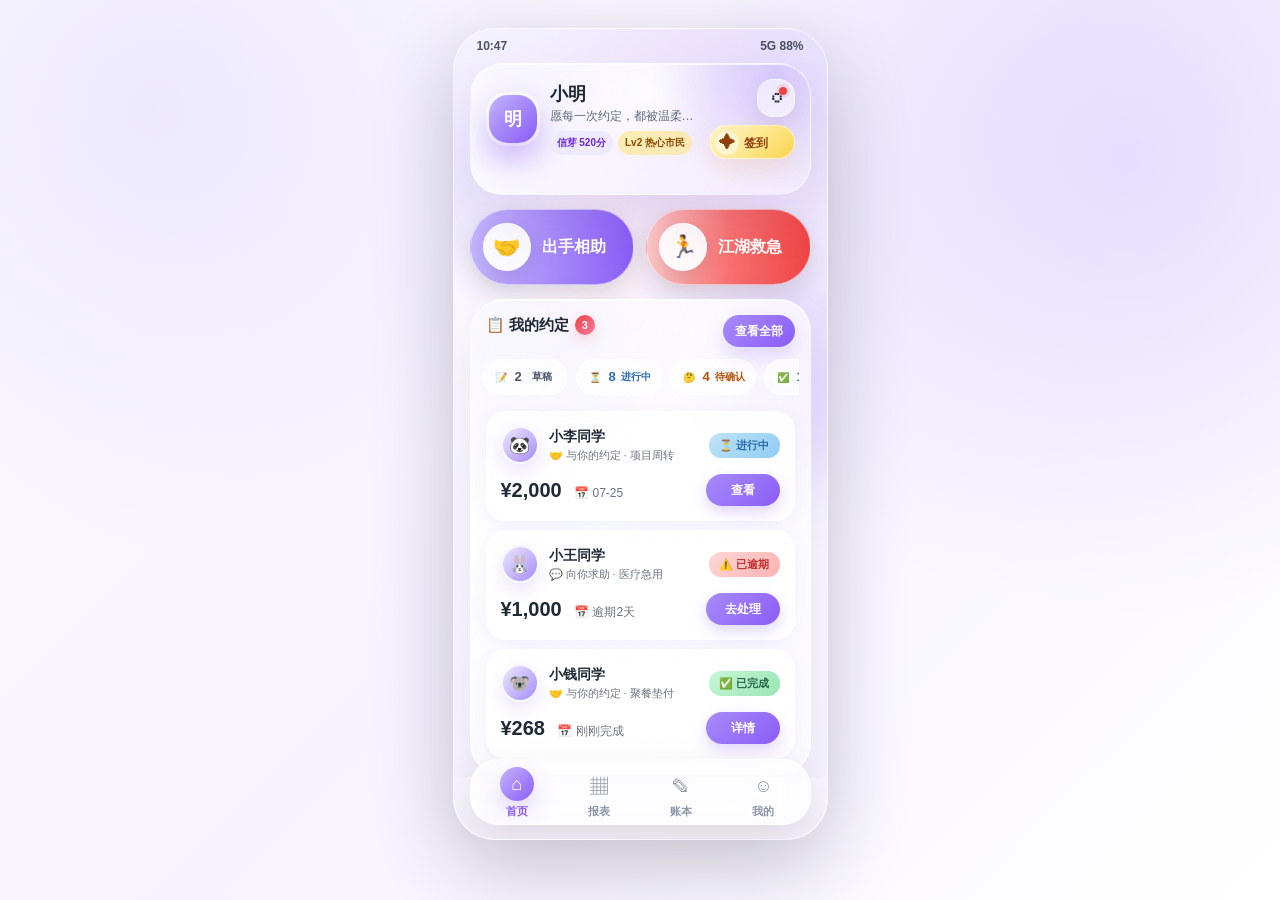
==== index.html @ 9f830533 "feat: 新增签到详情页" ====
<!doctype html>
<html lang="zh-CN">
<head>
  <meta charset="UTF-8" />
  <meta name="viewport" content="width=device-width, initial-scale=1.0" />
  <title>还了么 MVP 高保真原型</title>
  <link rel="stylesheet" href="./style.css" />
  <link rel="stylesheet" href="./css/checkin.css" />
</head>
<body>
  <main class="prototype-stage">
    <section class="phone-shell" aria-label="还了么小程序高保真原型">
      <div class="device-glow glow-a"></div>
      <div class="device-glow glow-b"></div>
      <header class="status-bar">
        <span>10:47</span>
        <span>5G 88%</span>
      </header>
      <div id="app" class="app"></div>
      <nav class="tabbar" id="tabbar" aria-label="底部导航">
        <button data-route="home" class="tab active"><span>⌂</span><em>首页</em></button>
        <button data-route="reports" class="tab"><span>▦</span><em>报表</em></button>
        <button data-route="ledger" class="tab"><span>✎</span><em>账本</em></button>
        <button data-route="profile" class="tab"><span>☺</span><em>我的</em></button>
      </nav>
    </section>
  </main>
  <div id="toast" class="toast" role="status"></div>
  <script src="./js/checkin.js"></script>
  <script src="./app.js"></script>
</body>
</html>
---- style.css ----
:root {
  --w: 375px;
  --orange: #a78bfa;
  --orange-deep: #7c3aed;
  --pink: #f7799b;
  --violet: #8b5cf6;
  --blue: #3b82f6;
  --green: #22a65a;
  --yellow: #f5a400;
  --red: #e95555;
  --ink: #1f2933;
  --sub: #5e6b78;
  --muted: #8a95a3;
  --paper: rgba(255, 255, 255, 0.72);
  --paper-strong: rgba(255, 255, 255, 0.86);
  --line: rgba(255, 255, 255, 0.58);
  --shadow: 0 22px 55px rgba(88, 64, 150, 0.10), inset 0 1px 0 rgba(255, 255, 255, 0.68);
  --blur: blur(26px) saturate(1.35);
  --r-lg: 32px;
  --r-md: 24px;
  --r-sm: 18px;
  font-family: -apple-system, BlinkMacSystemFont, "Segoe UI", "PingFang SC", "Microsoft YaHei", sans-serif;
}

* { box-sizing: border-box; }
html, body { margin: 0; min-height: 100%; }
body {
  color: var(--ink);
  background:
    radial-gradient(circle at 12% 12%, rgba(221, 214, 254, .48), transparent 32%),
    radial-gradient(circle at 88% 18%, rgba(196, 181, 253, .36), transparent 34%),
    linear-gradient(135deg, #fcfbff 0%, #f6f2ff 50%, #fff 100%);
}

button, input, textarea, select { font: inherit; }
button { border: 0; cursor: pointer; color: inherit; }

.prototype-stage {
  min-height: 100vh;
  display: grid;
  place-items: start center;
  padding: 28px 14px;
}

.phone-shell {
  position: relative;
  width: var(--w);
  height: 812px;
  overflow: hidden;
  border-radius: 42px;
  border: 1px solid rgba(255,255,255,.55);
  background:
    radial-gradient(circle at 18% 5%, rgba(221, 214, 254, .42), transparent 28%),
    radial-gradient(circle at 88% 7%, rgba(167, 139, 250, .32), transparent 31%),
    radial-gradient(circle at 56% 18%, rgba(244, 114, 182, .12), transparent 28%),
    linear-gradient(180deg, #fff 0%, #faf7ff 52%, #f6f4ff 100%);
  box-shadow: 0 26px 80px rgba(26, 16, 44, .24);
}

.device-glow {
  position: absolute;
  border-radius: 999px;
  filter: blur(35px);
  opacity: .55;
  pointer-events: none;
  animation: floatGlow 7s ease-in-out infinite;
}
.glow-a { width: 170px; height: 170px; left: -58px; top: 78px; background: #ddd6fe; opacity: .42; }
.glow-b { width: 210px; height: 210px; right: -76px; top: 240px; background: #c4b5fd; opacity: .38; animation-delay: -2s; }

.status-bar {
  position: relative;
  z-index: 5;
  height: 34px;
  padding: 10px 23px 0;
  display: flex;
  justify-content: space-between;
  font-size: 12px;
  font-weight: 700;
  color: rgba(31,41,51,.78);
}

.app {
  position: relative;
  z-index: 2;
  height: calc(100% - 96px);
  overflow-y: auto;
  padding: 0 16px 112px;
  scroll-behavior: smooth;
}
.app::-webkit-scrollbar { width: 0; }

.page {
  min-height: 100%;
  animation: pageIn .34s cubic-bezier(.2,0,0,1);
}

.nav {
  height: 48px;
  display: grid;
  grid-template-columns: 44px 1fr 44px;
  align-items: center;
  margin-bottom: 8px;
}
.nav h1 { margin: 0; text-align: center; font-size: 18px; letter-spacing: 0; }
.nav button {
  height: 40px;
  border-radius: 18px;
  background: rgba(255,255,255,.38);
  backdrop-filter: var(--blur);
  color: var(--ink);
}

.tabbar {
  position: absolute;
  z-index: 20;
  left: 16px;
  right: 16px;
  bottom: 14px;
  height: 66px;
  display: grid;
  grid-template-columns: repeat(4, 1fr);
  gap: 6px;
  padding: 8px;
  border-radius: 28px;
  background: rgba(255,255,255,.68);
  backdrop-filter: var(--blur);
  border: 1px solid rgba(255,255,255,.62);
  box-shadow: 0 18px 42px rgba(75, 48, 20, .13);
}
.tab {
  position: relative;
  display: grid;
  place-items: center;
  gap: 1px;
  border-radius: 22px;
  background: transparent;
  color: var(--muted);
}
.tab span {
  width: 34px;
  height: 34px;
  display: grid;
  place-items: center;
  border-radius: 999px;
  font-size: 18px;
  line-height: 18px;
  transition: background .2s ease, color .2s ease, transform .2s ease, box-shadow .2s ease;
}
.tab em { font-style: normal; font-size: 11px; font-weight: 700; }
.tab.active {
  color: var(--violet);
  background: transparent;
  box-shadow: none;
}
.tab.active span {
  color: #fff;
  background: linear-gradient(135deg, #c4b5fd, #8b5cf6);
  box-shadow: 0 10px 22px rgba(139, 92, 246, .26);
  transform: translateY(-2px);
}
.tab-dot {
  position: absolute;
  right: 22px;
  top: 9px;
  width: 7px;
  height: 7px;
  border-radius: 999px;
  background: #ef4444;
  box-shadow: 0 0 0 3px rgba(239,68,68,.13);
}

.glass {
  position: relative;
  border-radius: var(--r-lg);
  background: var(--paper);
  backdrop-filter: var(--blur);
  border: 1px solid var(--line);
  box-shadow: var(--shadow);
  overflow: hidden;
}
.glass::before {
  content: "";
  position: absolute;
  inset: 0;
  background: linear-gradient(135deg, rgba(255,255,255,.74), transparent 42%);
  pointer-events: none;
}
.glass > * { position: relative; z-index: 1; }

.home-profile-card {
  padding: 15px;
  min-height: 132px;
  background:
    radial-gradient(circle at 8% 4%, rgba(221, 214, 254, .56), transparent 33%),
    radial-gradient(circle at 90% 6%, rgba(167, 139, 250, .38), transparent 37%),
    radial-gradient(circle at 52% 22%, rgba(255,255,255,.64), transparent 35%),
    linear-gradient(135deg, rgba(255,255,255,.78), rgba(245,243,255,.66));
}
.profile-topline {
  display: grid;
  grid-template-columns: 54px minmax(0, 1fr) 86px;
  align-items: center;
  gap: 10px;
}
.home-profile-card .avatar {
  width: 48px;
  height: 48px;
  border-radius: 19px;
  font-size: 18px;
}
.home-profile-card .identity strong {
  font-size: 18px;
  line-height: 22px;
}
.home-profile-card .identity p {
  overflow: hidden;
  white-space: nowrap;
  text-overflow: ellipsis;
}
.home-profile-card .score-pill {
  padding: 5px 7px;
  font-size: 10px;
  color: #6d28d9;
  background: rgba(237,233,254,.86);
}
.avatar-wrap {
  width: 54px;
  height: 54px;
  border-radius: 21px;
  padding: 3px;
  background: linear-gradient(135deg, rgba(255,255,255,.75), rgba(255,255,255,.25));
  box-shadow: 0 16px 32px rgba(139,92,246,.18);
}
.level-row {
  display: flex;
  gap: 5px;
  margin-top: 6px;
  flex-wrap: nowrap;
  overflow: hidden;
}
.level-pill {
  display: inline-flex;
  padding: 5px 7px;
  border-radius: 999px;
  font-size: 10px;
  font-weight: 900;
  color: #8a4b00;
  background: rgba(253, 230, 138, .62);
}
.profile-side {
  display: grid;
  justify-items: end;
  gap: 8px;
}
.icon-action {
  position: relative;
  width: 38px;
  height: 38px;
  border-radius: 16px;
  background: rgba(255,255,255,.56);
  border: 1px solid rgba(255,255,255,.55);
  box-shadow: 0 10px 22px rgba(75, 48, 20, .1);
  font-size: 20px;
  font-weight: 900;
}
.icon-action.has-dot::after {
  content: "";
  position: absolute;
  width: 8px;
  height: 8px;
  right: 7px;
  top: 7px;
  border-radius: 999px;
  background: #ef4444;
  box-shadow: 0 0 0 3px rgba(239,68,68,.12);
}
.profile-progress {
  margin-top: 16px;
  padding: 12px;
  border-radius: 22px;
  background: rgba(255,255,255,.42);
  border: 1px solid rgba(255,255,255,.42);
}
.profile-progress .row-between {
  font-size: 12px;
  color: var(--sub);
}
.profile-stat-row {
  display: grid;
  grid-template-columns: repeat(3, 1fr);
  gap: 8px;
  margin-top: 12px;
}
.checkin-capsule {
  position: relative;
  min-width: 0;
  width: 86px;
  height: 34px;
  border-radius: 999px;
  display: grid;
  grid-template-columns: 24px 1fr;
  column-gap: 5px;
  align-items: center;
  padding: 5px 10px 5px 5px;
  text-align: left;
  border: 1px solid rgba(255,255,255,.55);
  box-shadow: 0 12px 24px rgba(245, 158, 11, .14);
}
.checkin-capsule {
  color: #92400e;
  background: linear-gradient(135deg, #fef3c7, #fde68a 56%, #fcd34d);
}
.home-profile-card.checked .checkin-capsule {
  color: #166534;
  background: linear-gradient(135deg, #dcfce7, #bbf7d0 56%, #86efac);
  box-shadow: 0 12px 24px rgba(34, 166, 90, .16);
}
.checkin-capsule span {
  width: 24px;
  height: 24px;
  border-radius: 999px;
  display: grid;
  place-items: center;
  background: rgba(255,255,255,.48);
  font-weight: 900;
}
.checkin-capsule strong {
  font-size: 12px;
  line-height: 17px;
}

.home-action-zone {
  margin: 14px 0 14px;
  display: grid;
  grid-template-columns: 1fr 1fr;
  gap: 12px;
}
.assist-pill {
  height: 76px;
  border-radius: 999px;
  padding: 12px 18px 12px 12px;
  display: grid;
  grid-template-columns: 48px 1fr;
  column-gap: 11px;
  align-items: center;
  text-align: left;
  color: #fff;
  border: 1px solid rgba(255,255,255,.52);
  box-shadow: 0 10px 24px rgba(44,24,12,.13);
  transition: transform .2s ease, box-shadow .2s ease;
}
.assist-pill:active { transform: scale(.985) translateY(1px); }
.lend-pill { background: linear-gradient(90deg, #c4b5fd 0%, #a78bfa 50%, #8b5cf6 100%); }
.help-pill { background: linear-gradient(90deg, #fecaca 0%, #f87171 50%, #ef4444 100%); }
.assist-icon {
  width: 48px;
  height: 48px;
  border-radius: 999px;
  display: grid;
  place-items: center;
  background: rgba(255,255,255,.94);
  box-shadow: inset 0 1px 0 rgba(255,255,255,.9), 0 8px 18px rgba(31,41,55,.10);
  font-size: 22px;
}
.lend-pill .assist-icon { color: #7c3aed; }
.help-pill .assist-icon { color: #dc2626; }
.assist-pill strong { font-size: 16px; align-self: center; }

.home-agreements-panel {
  padding: 15px;
  background:
    radial-gradient(circle at 10% 0%, rgba(167,139,250,.22), transparent 34%),
    linear-gradient(135deg, rgba(255,255,255,.76), rgba(255,255,255,.56));
}
.home-section-title {
  display: flex;
  justify-content: space-between;
  gap: 12px;
  align-items: flex-start;
  margin-bottom: 12px;
}
.home-section-title h2 {
  margin: 0;
  font-size: 15px;
  display: flex;
  align-items: center;
  gap: 6px;
}
.home-section-title p {
  margin: 3px 0 0;
  color: var(--sub);
  font-size: 12px;
}
.section-count-dot {
  min-width: 20px;
  height: 20px;
  padding: 0 7px;
  border-radius: 999px;
  display: inline-grid;
  place-items: center;
  color: #fff;
  font-size: 11px;
  line-height: 20px;
  background: linear-gradient(135deg, #ef4444, #f7799b);
  box-shadow: 0 6px 14px rgba(239,68,68,.2);
}
.home-section-title button {
  flex: 0 0 auto;
  height: 32px;
  padding: 0 12px;
  border-radius: 999px;
  color: #fff;
  font-size: 12px;
  font-weight: 900;
  background: linear-gradient(135deg, #a78bfa, #8b5cf6);
  box-shadow: 0 10px 20px rgba(139,92,246,.2);
}
.agreement-count-grid {
  display: flex;
  overflow-x: auto;
  overflow-y: hidden;
  gap: 8px;
  margin: -2px -4px 12px;
  padding: 2px 4px 4px;
  scroll-snap-type: x proximity;
  -webkit-overflow-scrolling: touch;
}
.agreement-count-grid::-webkit-scrollbar { display: none; }
.agreement-count-grid .mini {
  flex: 0 0 auto;
  min-width: 86px;
  min-height: 36px;
  padding: 6px 9px;
  border-radius: 999px;
  background: rgba(255,255,255,.62);
  border: 1px solid rgba(255,255,255,.42);
  display: grid;
  grid-template-columns: 18px auto auto;
  align-items: center;
  gap: 5px;
  scroll-snap-align: start;
  text-align: left;
}
.agreement-count-grid b { display: block; font-size: 13px; line-height: 16px; }
.agreement-count-grid span {
  display: block;
  margin-top: 0;
  color: inherit;
  font-size: 10px;
  font-weight: 800;
  white-space: nowrap;
}
.agreement-count-grid .mini-icon {
  display: inline-grid;
  place-items: center;
  width: 18px;
  height: 18px;
  margin: 0;
  border-radius: 999px;
  background: rgba(255,255,255,.42);
  font-size: 10px;
}

.section-head {
  margin: 18px 2px 10px;
  display: flex;
  align-items: center;
  justify-content: space-between;
}
.section-head h2 { margin: 0; font-size: 18px; }
.section-head button, .link { color: var(--violet); font-weight: 800; font-size: 13px; background: none; }

.hero-card {
  padding: 18px;
  min-height: 250px;
  background:
    radial-gradient(circle at 5% 8%, rgba(255,181,107,.55), transparent 38%),
    radial-gradient(circle at 88% 0%, rgba(167,139,250,.5), transparent 35%),
    linear-gradient(135deg, rgba(255,255,255,.78), rgba(255,246,237,.66));
}
.hero-top { display: flex; align-items: center; gap: 13px; }
.avatar {
  width: 58px; height: 58px; border-radius: 22px;
  display: grid; place-items: center;
  color: #fff; font-weight: 900; font-size: 20px;
  background: linear-gradient(135deg, #c4b5fd, #a78bfa 45%, #8b5cf6);
  box-shadow: 0 16px 30px rgba(139,92,246,.28);
}
.identity { flex: 1; min-width: 0; }
.identity strong { display: block; font-size: 20px; }
.identity p { margin: 3px 0 0; color: var(--sub); font-size: 12px; line-height: 1.4; }
.score-pill, .chip {
  display: inline-flex;
  align-items: center;
  gap: 4px;
  white-space: nowrap;
  padding: 6px 10px;
  border-radius: 999px;
  font-size: 12px;
  font-weight: 800;
  background: rgba(238,246,255,.88);
  color: #1d4ed8;
}
.progress-track {
  height: 10px;
  margin: 17px 0 13px;
  border-radius: 999px;
  background: rgba(255,255,255,.62);
  overflow: hidden;
}
.progress-fill {
  height: 100%;
  width: var(--p, 68%);
  border-radius: inherit;
  background: linear-gradient(90deg, #ddd6fe, #c4b5fd, #8b5cf6);
  box-shadow: 0 0 24px rgba(167,139,250,.34);
  animation: grow .7s cubic-bezier(.2,0,0,1);
}
.metric-row { display: grid; grid-template-columns: repeat(3, 1fr); gap: 9px; }
.metric {
  padding: 10px 8px;
  border-radius: 20px;
  background: rgba(255,255,255,.54);
  border: 1px solid rgba(255,255,255,.45);
  text-align: center;
}
.metric b { display: block; font-size: 17px; }
.metric span { color: var(--sub); font-size: 11px; font-weight: 700; }
.hero-foot { margin: 12px 0 0; color: var(--sub); font-size: 12px; }

.checkin-card {
  margin-top: 14px;
  padding: 16px;
  background:
    radial-gradient(circle at 14% 0%, rgba(252,211,77,.52), transparent 38%),
    linear-gradient(135deg, rgba(255,255,255,.8), rgba(255,248,230,.66));
  transition: transform .22s ease, box-shadow .22s ease;
}
.checkin-card:active { transform: scale(.985); }
.checkin-head, .row-between { display: flex; align-items: center; justify-content: space-between; gap: 10px; }
.checkin-head h2 { margin: 0; font-size: 18px; }
.checkin-state { background: #fff8e6; color: #a96400; }
.checkin-state.done { background: #ecfdf3; color: #0f7a3b; }
.checkin-grid { display: grid; grid-template-columns: repeat(3, 1fr); gap: 8px; margin: 14px 0; }
.checkin-action { height: 42px; padding: 0 16px; border-radius: 20px; color: #fff; font-weight: 900; background: linear-gradient(135deg, #fde68a, #a78bfa); box-shadow: 0 10px 24px rgba(139,92,246,.18); }
.score-pop {
  position: absolute;
  right: 13px;
  top: -12px;
  opacity: 0;
  color: #16a34a;
  font-weight: 900;
  pointer-events: none;
  padding: 3px 8px;
  border-radius: 999px;
  background: rgba(255,255,255,.88);
  box-shadow: 0 8px 18px rgba(34,166,90,.16);
}
.checkin-card.celebrating .score-pop,
.home-profile-card.celebrating .score-pop { animation: scorePop 1s ease-out; }
.coin-particle {
  position: absolute;
  width: 8px; height: 8px; border-radius: 999px;
  background: #fbbf24;
  opacity: 0;
}
.checkin-card.celebrating .coin-particle,
.home-profile-card.celebrating .coin-particle { animation: coin .9s ease-out forwards; }
.coin-particle:nth-child(1) { right: 28px; top: 82px; animation-delay: .04s; }
.coin-particle:nth-child(2) { right: 52px; top: 88px; animation-delay: .12s; }
.coin-particle:nth-child(3) { right: 74px; top: 72px; animation-delay: .18s; }

.matrix { display: grid; grid-template-columns: repeat(2, 1fr); gap: 12px; }
.feature-tile {
  min-height: 126px;
  padding: 15px;
  border-radius: 28px;
  color: #fff;
  border: 1px solid rgba(255,255,255,.45);
  box-shadow: 0 18px 36px rgba(44, 24, 12, .13);
  transition: transform .2s ease, filter .2s ease;
}
.feature-tile:active { transform: translateY(2px) scale(.985); }
.feature-tile .icon { font-size: 26px; display: block; margin-bottom: 14px; }
.feature-tile strong { font-size: 17px; display: block; }
.feature-tile p { margin: 5px 0 0; font-size: 12px; opacity: .92; line-height: 1.35; }
.tile-orange { background: linear-gradient(135deg, #ede9fe, #a78bfa 48%, #8b5cf6); }
.tile-pink { background: linear-gradient(135deg, #f9a8d4, #f7799b 52%, #ef6f93); }
.tile-violet { background: linear-gradient(135deg, #c4b5fd, #8b5cf6 56%, #7c3aed); }
.tile-blue { background: linear-gradient(135deg, #93c5fd, #3b82f6 58%, #2563eb); }

.reminder-list, .timeline, .activity-list, .state-panel { padding: 14px; }
.reminder-item, .timeline-item, .activity-item, .message-item, .menu-item {
  display: flex; align-items: center; gap: 10px;
  min-height: 62px;
  padding: 11px;
  border-radius: 22px;
  background: rgba(255,255,255,.52);
  border: 1px solid rgba(255,255,255,.45);
}
.reminder-item + .reminder-item, .timeline-item + .timeline-item, .activity-item + .activity-item, .message-item + .message-item, .menu-item + .menu-item { margin-top: 9px; }
.item-main { flex: 1; min-width: 0; }
.item-main strong { display: block; font-size: 14px; }
.item-main span { color: var(--sub); font-size: 12px; }
.badge {
  padding: 5px 9px;
  border-radius: 999px;
  font-size: 11px;
  font-weight: 900;
}
.b-draft { background: linear-gradient(135deg, #edf2f7, #e2e8f0); color: #4a5568; }
.b-progress { background: linear-gradient(135deg, #bee3f8, #90cdf4); color: #2b6cb0; }
.b-pending { background: linear-gradient(135deg, #fef3c7, #fde68a); color: #b45309; }
.b-completed { background: linear-gradient(135deg, #c6f6d5, #9ae6b4); color: #276749; }
.b-overdue { background: linear-gradient(135deg, #fed7d7, #feb2b2); color: #c53030; }
.b-extended { background: linear-gradient(135deg, #e9d8fd, #d6bcfa); color: #6b46c1; }
.b-wait { background: linear-gradient(135deg, #bee3f8, #90cdf4); color: #2b6cb0; }
.b-confirm { background: linear-gradient(135deg, #fef3c7, #fde68a); color: #b45309; }
.b-done { background: linear-gradient(135deg, #c6f6d5, #9ae6b4); color: #276749; }
.b-delay { background: linear-gradient(135deg, #e9d8fd, #d6bcfa); color: #6b46c1; }
.b-finish-confirm { background: #eef6ff; color: #1d4ed8; }
.b-reject { background: #f2f4f7; color: #5e6b78; }
.b-expired { background: #f2f4f7; color: #8a95a3; }

.agreement-dashboard { padding: 15px; }
.stats-strip { display: grid; grid-template-columns: repeat(5, 1fr); gap: 6px; margin-bottom: 12px; }
.stats-strip .mini { padding: 8px 4px; border-radius: 16px; background: rgba(255,255,255,.5); text-align: center; }
.stats-strip b { display: block; font-size: 15px; }
.stats-strip span { font-size: 10px; color: var(--sub); font-weight: 800; }
.searchbar {
  height: 42px;
  display: flex; align-items: center; justify-content: space-between;
  padding: 0 12px;
  border-radius: 20px;
  background: rgba(255,255,255,.55);
  color: var(--muted);
  font-size: 13px;
  margin-bottom: 10px;
}
.agreement-card {
  padding: 14px;
  border-radius: 20px;
  background: rgba(255,255,255,.68);
  backdrop-filter: blur(20px);
  border: 1px solid rgba(255,255,255,.62);
  box-shadow: 0 5px 18px rgba(99,102,241,.07);
  transition: transform .24s cubic-bezier(.2,0,0,1), background .24s ease, box-shadow .24s ease, border-color .24s ease;
}
.agreement-card + .agreement-card { margin-top: 9px; }
.agreement-card:active { transform: scale(.988); }
.agreement-card.expanded {
  background: rgba(255,255,255,.82);
  box-shadow: 0 14px 34px rgba(99,102,241,.12);
  border-color: rgba(196,181,253,.55);
}
.agreement-card-header {
  display: flex;
  justify-content: space-between;
  align-items: center;
  gap: 10px;
  margin-bottom: 10px;
}
.agreement-user {
  display: flex;
  align-items: center;
  gap: 10px;
  min-width: 0;
}
.card-avatar {
  width: 38px;
  height: 38px;
  border-radius: 999px;
  flex: 0 0 38px;
  display: grid;
  place-items: center;
  font-size: 17px;
  background: linear-gradient(135deg, #ede9fe 0%, #a78bfa 100%);
  border: 2px solid rgba(255,255,255,.88);
  box-shadow: 0 8px 18px rgba(139,92,246,.16);
}
.card-name {
  max-width: 118px;
  font-size: 14px;
  font-weight: 800;
  color: #1f2937;
  overflow: hidden;
  white-space: nowrap;
  text-overflow: ellipsis;
}
.card-type {
  margin-top: 2px;
  max-width: 144px;
  font-size: 11px;
  color: #6b7280;
  overflow: hidden;
  white-space: nowrap;
  text-overflow: ellipsis;
}
.status-capsule {
  flex: 0 0 auto;
  padding: 5px 10px;
  border-radius: 12px;
  font-size: 11px;
  font-weight: 800;
  white-space: nowrap;
}
.status-capsule.b-draft { background: linear-gradient(135deg, #edf2f7, #e2e8f0); color: #4a5568; }
.status-capsule.b-progress { background: linear-gradient(135deg, #bee3f8, #90cdf4); color: #2b6cb0; }
.status-capsule.b-pending { background: linear-gradient(135deg, #fef3c7, #fde68a); color: #b45309; }
.status-capsule.b-completed { background: linear-gradient(135deg, #c6f6d5, #9ae6b4); color: #276749; }
.status-capsule.b-overdue { background: linear-gradient(135deg, #fed7d7, #feb2b2); color: #c53030; }
.status-capsule.b-extended { background: linear-gradient(135deg, #e9d8fd, #d6bcfa); color: #6b46c1; }
.status-capsule.b-confirm { background: linear-gradient(135deg, #fef3c7, #fde68a); color: #b45309; }
.status-capsule.b-wait { background: linear-gradient(135deg, #bee3f8, #90cdf4); color: #2b6cb0; }
.status-capsule.b-done { background: linear-gradient(135deg, #c6f6d5, #9ae6b4); color: #276749; }
.status-capsule.b-delay { background: linear-gradient(135deg, #e9d8fd, #d6bcfa); color: #6b46c1; }
.status-capsule.b-finish-confirm { background: linear-gradient(135deg, #e0f2fe, #bae6fd); color: #0369a1; }
.status-capsule.b-reject { background: linear-gradient(135deg, #f3f4f6, #e5e7eb); color: #4b5563; }
.status-capsule.b-expired { background: linear-gradient(135deg, #f8fafc, #e2e8f0); color: #64748b; }
.agreement-card-body {
  display: flex;
  justify-content: space-between;
  align-items: center;
  gap: 10px;
}
.card-money {
  font-size: 20px;
  font-weight: 900;
  color: #1f2937;
  letter-spacing: 0;
}
.card-date {
  margin-left: 8px;
  font-size: 12px;
  color: #6b7280;
  white-space: nowrap;
}
.card-action {
  min-width: 74px;
  height: 32px;
  padding: 0 13px;
  border-radius: 999px;
  color: #fff;
  font-size: 12px;
  font-weight: 800;
  background: linear-gradient(135deg, #a78bfa 0%, #8b5cf6 100%);
  box-shadow: 0 6px 15px rgba(139,92,246,.26);
}
.agreement-extra {
  max-height: 0;
  overflow: hidden;
  opacity: 0;
  transform: translateY(-4px);
  transition: max-height .28s cubic-bezier(.2,0,0,1), opacity .22s ease, transform .22s ease, margin .22s ease;
}
.agreement-card.expanded .agreement-extra {
  max-height: 190px;
  opacity: 1;
  transform: none;
  margin-top: 12px;
  padding: 10px 12px;
  border-radius: 18px;
  background:
    radial-gradient(circle at 0% 0%, rgba(221,214,254,.32), transparent 36%),
    rgba(255,255,255,.54);
}
.agreement-extra p {
  display: grid;
  grid-template-columns: 64px 1fr;
  gap: 8px;
  margin: 7px 0;
  color: var(--sub);
  font-size: 12px;
  line-height: 1.5;
}
.agreement-extra b {
  color: #4b5563;
  font-size: 12px;
  font-weight: 800;
}

.data-grid { display: grid; grid-template-columns: repeat(2, 1fr); gap: 10px; padding: 14px; }
.data-card { padding: 12px; min-height: 98px; border-radius: 24px; background: rgba(255,255,255,.54); border: 1px solid rgba(255,255,255,.44); }
.data-card b { display: block; font-size: 20px; }
.data-card span { color: var(--sub); font-size: 12px; font-weight: 800; }
.spark { height: 32px; margin-top: 9px; border-radius: 999px; background: linear-gradient(90deg, rgba(255,159,67,.18), rgba(139,92,246,.18)); position: relative; overflow: hidden; }
.spark::after { content: ""; position: absolute; left: 10px; right: 10px; top: 17px; height: 3px; border-radius: 999px; background: linear-gradient(90deg, #c4b5fd, #a78bfa, #8b5cf6); transform: skewY(-8deg); }

.icon-bubble {
  width: 40px; height: 40px; flex: 0 0 40px;
  border-radius: 16px;
  display: grid; place-items: center;
  color: #fff; font-weight: 900;
  background: linear-gradient(135deg, #c4b5fd, #8b5cf6);
}

.form-card, .list-page-card, .center-card { padding: 16px; }
.field { margin-bottom: 13px; }
.field label { display: block; font-size: 13px; font-weight: 900; margin-bottom: 7px; }
.field input, .field textarea, .field select {
  width: 100%;
  border: 1px solid rgba(255,255,255,.56);
  border-radius: 18px;
  background: rgba(255,255,255,.58);
  padding: 12px;
  color: var(--ink);
  outline: none;
}
.field textarea { min-height: 90px; resize: vertical; }
.primary-btn, .secondary-btn {
  height: 46px;
  border-radius: 22px;
  padding: 0 16px;
  font-weight: 900;
}
.primary-btn { color: #fff; background: linear-gradient(135deg, #c4b5fd, #a78bfa 48%, #8b5cf6); box-shadow: 0 12px 26px rgba(139,92,246,.24); }
.secondary-btn { background: rgba(255,255,255,.62); color: var(--ink); }
.action-row { display: grid; grid-template-columns: 1fr 1.4fr; gap: 10px; }

.filters { display: grid; grid-template-columns: repeat(4, 1fr); gap: 8px; margin-bottom: 12px; }
.filters select { min-width: 0; border: 0; border-radius: 16px; padding: 9px 4px; background: rgba(255,255,255,.62); color: var(--ink); font-size: 12px; font-weight: 800; }

.calendar { display: grid; grid-template-columns: repeat(7, 1fr); gap: 7px; margin-top: 12px; }
.day { height: 34px; border-radius: 13px; display: grid; place-items: center; background: rgba(255,255,255,.52); font-size: 12px; font-weight: 800; color: var(--sub); }
.day.done { color: #fff; background: linear-gradient(135deg, #68d391, #22a65a); }
.day.today { outline: 2px solid #a78bfa; color: var(--violet); }

.state-panel { margin-top: 16px; }
.state-grid { display: grid; grid-template-columns: repeat(2, 1fr); gap: 9px; }
.state-box { padding: 12px; border-radius: 20px; background: rgba(255,255,255,.52); min-height: 74px; }
.state-box strong { display: block; font-size: 13px; }
.state-box span { color: var(--sub); font-size: 12px; }
.skeleton { height: 12px; border-radius: 999px; background: linear-gradient(90deg, rgba(255,255,255,.28), rgba(255,255,255,.8), rgba(255,255,255,.28)); background-size: 220% 100%; animation: shimmer 1.2s infinite; margin-top: 10px; }

.toast {
  position: fixed;
  left: 50%;
  bottom: 38px;
  transform: translate(-50%, 16px);
  padding: 12px 16px;
  border-radius: 18px;
  background: rgba(31,41,51,.9);
  color: #fff;
  font-size: 13px;
  opacity: 0;
  pointer-events: none;
  transition: all .22s ease;
  z-index: 100;
}
.toast.show { opacity: 1; transform: translate(-50%, 0); }

.hidden { display: none !important; }

@keyframes pageIn { from { opacity: 0; transform: translateY(12px); } to { opacity: 1; transform: none; } }
@keyframes floatGlow { 0%,100% { transform: translate3d(0,0,0) scale(1); } 50% { transform: translate3d(14px,-18px,0) scale(1.08); } }
@keyframes grow { from { width: 0; } }
@keyframes scorePop { 0% { opacity: 0; transform: translateY(10px) scale(.8); } 20% { opacity: 1; } 100% { opacity: 0; transform: translateY(-42px) scale(1.14); } }
@keyframes coin { 0% { opacity: 0; transform: translate(0, 12px) scale(.4); } 20% { opacity: 1; } 100% { opacity: 0; transform: translate(-20px, -54px) scale(1.1); } }
@keyframes shimmer { to { background-position: -220% 0; } }

@media (prefers-color-scheme: dark) {
  .phone-shell {
    background:
      radial-gradient(circle at 18% 5%, rgba(255,159,67,.18), transparent 28%),
      radial-gradient(circle at 88% 7%, rgba(139,92,246,.25), transparent 31%),
      linear-gradient(180deg, #101418 0%, #171421 100%);
  }
  .glass, .tabbar, .reminder-item, .timeline-item, .activity-item, .message-item, .menu-item, .agreement-card, .data-card, .metric, .state-box {
    background: rgba(23,28,33,.72);
    border-color: rgba(255,255,255,.12);
  }
  .nav button, .searchbar, .field input, .field textarea, .field select { background: rgba(23,28,33,.7); color: #f2f5f7; }
  body, .phone-shell, .section-head h2, .identity strong, .item-main strong, .agreement-top, .data-card b, .nav h1 { color: #f2f5f7; }
  .identity p, .item-main span, .agreement-meta, .agreement-extra p, .data-card span, .hero-foot, .metric span { color: #b7c0ca; }
}
---- css/checkin.css ----
.checkin-page {
  padding-bottom: 10px;
}

.daily-checkin-card,
.checkin-calendar-card,
.credit-reward-card {
  padding: 15px;
  margin-bottom: 14px;
}

.daily-checkin-card {
  background:
    radial-gradient(circle at 12% 0%, rgba(187, 247, 208, .44), transparent 32%),
    radial-gradient(circle at 88% 4%, rgba(196, 181, 253, .36), transparent 36%),
    linear-gradient(135deg, rgba(255,255,255,.82), rgba(245,243,255,.64));
}

.daily-head,
.calendar-toolbar,
.credit-progress-head {
  display: flex;
  align-items: center;
  justify-content: space-between;
  gap: 10px;
}

.daily-title {
  display: flex;
  align-items: center;
  gap: 9px;
}

.calendar-mark {
  width: 38px;
  height: 38px;
  display: grid;
  place-items: center;
  border-radius: 16px;
  background: linear-gradient(135deg, #ede9fe, #c4b5fd);
  box-shadow: 0 10px 20px rgba(139,92,246,.15);
}

.daily-title strong {
  font-size: 18px;
}

.streak-pill {
  min-height: 30px;
  padding: 0 11px;
  display: inline-flex;
  align-items: center;
  border-radius: 999px;
  color: #6d28d9;
  background: rgba(237,233,254,.84);
  font-size: 12px;
  font-weight: 900;
  white-space: nowrap;
}

.daily-metrics {
  display: grid;
  grid-template-columns: repeat(3, 1fr);
  gap: 8px;
  margin: 15px 0 12px;
}

.daily-metrics div {
  min-height: 68px;
  padding: 10px 6px;
  border-radius: 22px;
  text-align: center;
  background: rgba(255,255,255,.58);
  border: 1px solid rgba(255,255,255,.48);
}

.daily-metrics b {
  display: block;
  font-size: 18px;
  line-height: 22px;
}

.daily-metrics span {
  display: block;
  margin-top: 4px;
  color: var(--sub);
  font-size: 11px;
  font-weight: 800;
}

.today-signed-pill {
  height: 44px;
  display: grid;
  place-items: center;
  border-radius: 999px;
  color: #fff;
  font-size: 14px;
  font-weight: 900;
  background: linear-gradient(135deg, #86efac, #22c55e 58%, #16a34a);
  box-shadow: 0 12px 24px rgba(34, 197, 94, .24);
}

.checkin-calendar-card {
  background:
    radial-gradient(circle at 8% 0%, rgba(221,214,254,.32), transparent 30%),
    linear-gradient(135deg, rgba(255,255,255,.78), rgba(255,255,255,.58));
}

.calendar-toolbar {
  margin-bottom: 12px;
}

.calendar-toolbar button {
  width: 34px;
  height: 34px;
  border-radius: 999px;
  color: #7c3aed;
  background: rgba(255,255,255,.7);
  font-size: 24px;
  line-height: 1;
  box-shadow: 0 8px 16px rgba(139,92,246,.12);
}

.calendar-toolbar strong {
  font-size: 16px;
}

.weekday-row,
.checkin-days {
  display: grid;
  grid-template-columns: repeat(7, 1fr);
  gap: 7px;
}

.weekday-row {
  margin-bottom: 8px;
}

.weekday-row span {
  text-align: center;
  color: var(--muted);
  font-size: 11px;
  font-weight: 900;
}

.checkin-day {
  position: relative;
  height: 34px;
  border-radius: 14px;
  display: grid;
  place-items: center;
  color: #4b5563;
  background: rgba(255,255,255,.52);
  font-size: 12px;
  font-weight: 900;
}

.checkin-day.muted {
  background: transparent;
}

.checkin-day.signed {
  color: #fff;
  background: linear-gradient(135deg, #a78bfa, #22c55e);
  box-shadow: 0 7px 16px rgba(34, 197, 94, .15);
}

.checkin-day.today {
  outline: 2px solid rgba(139,92,246,.54);
  outline-offset: 2px;
}

.checkin-day i {
  position: absolute;
  bottom: 4px;
  width: 4px;
  height: 4px;
  border-radius: 999px;
  background: rgba(255,255,255,.9);
}

.credit-reward-card {
  background:
    radial-gradient(circle at 8% 3%, rgba(187,247,208,.28), transparent 32%),
    radial-gradient(circle at 88% 10%, rgba(196,181,253,.34), transparent 36%),
    linear-gradient(135deg, rgba(255,255,255,.78), rgba(245,243,255,.58));
}

.reward-title h2 {
  margin: 0;
  font-size: 18px;
}

.reward-title p {
  margin: 5px 0 13px;
  color: var(--sub);
  font-size: 12px;
  line-height: 1.45;
}

.credit-progress-panel {
  padding: 12px;
  border-radius: 22px;
  background: rgba(255,255,255,.56);
  border: 1px solid rgba(255,255,255,.48);
}

.credit-progress-head span {
  color: #6d28d9;
  font-size: 12px;
  font-weight: 900;
}

.credit-progress-head b {
  font-size: 14px;
}

.credit-track {
  height: 10px;
  margin: 11px 0 8px;
  border-radius: 999px;
  background: rgba(237,233,254,.86);
  overflow: hidden;
}

.credit-track div {
  height: 100%;
  border-radius: inherit;
  background: linear-gradient(90deg, #86efac, #a78bfa, #8b5cf6);
}

.next-score {
  color: var(--sub);
  font-size: 11px;
  font-weight: 800;
  text-align: right;
}

.credit-level-strip {
  display: flex;
  gap: 8px;
  overflow-x: auto;
  margin: 12px -2px;
  padding: 2px 2px 4px;
  -webkit-overflow-scrolling: touch;
}

.credit-level-strip::-webkit-scrollbar {
  display: none;
}

.credit-level {
  flex: 0 0 52px;
  min-height: 58px;
  display: grid;
  place-items: center;
  gap: 2px;
  border-radius: 20px;
  color: var(--sub);
  background: rgba(255,255,255,.54);
  border: 1px solid rgba(255,255,255,.45);
  font-weight: 900;
}

.credit-level b {
  font-size: 18px;
}

.credit-level span {
  font-size: 11px;
}

.credit-level.active {
  color: #fff;
  background: linear-gradient(135deg, #c4b5fd, #8b5cf6);
  box-shadow: 0 10px 20px rgba(139,92,246,.22);
}

.reward-list {
  display: grid;
  gap: 9px;
}

.reward-item {
  min-height: 70px;
  display: grid;
  grid-template-columns: 40px minmax(0, 1fr) 66px;
  align-items: center;
  gap: 9px;
  padding: 10px;
  border-radius: 22px;
  background: rgba(255,255,255,.58);
  border: 1px solid rgba(255,255,255,.46);
}

.reward-icon {
  width: 40px;
  height: 40px;
  display: grid;
  place-items: center;
  border-radius: 16px;
  background: rgba(237,233,254,.8);
  font-size: 18px;
}

.reward-item strong {
  display: block;
  font-size: 13px;
}

.reward-item p {
  margin: 3px 0 0;
  color: var(--sub);
  font-size: 11px;
  line-height: 1.35;
}

.reward-item button {
  height: 30px;
  border-radius: 999px;
  color: #fff;
  background: linear-gradient(135deg, #a78bfa, #8b5cf6);
  font-size: 11px;
  font-weight: 900;
}

.reward-item button.claimed {
  color: #166534;
  background: linear-gradient(135deg, #dcfce7, #bbf7d0);
}

.reward-item button.soft {
  color: #6d28d9;
  background: rgba(237,233,254,.86);
}

.checkin-tip {
  margin: 12px 2px 0;
  color: var(--sub);
  font-size: 12px;
  line-height: 1.5;
}
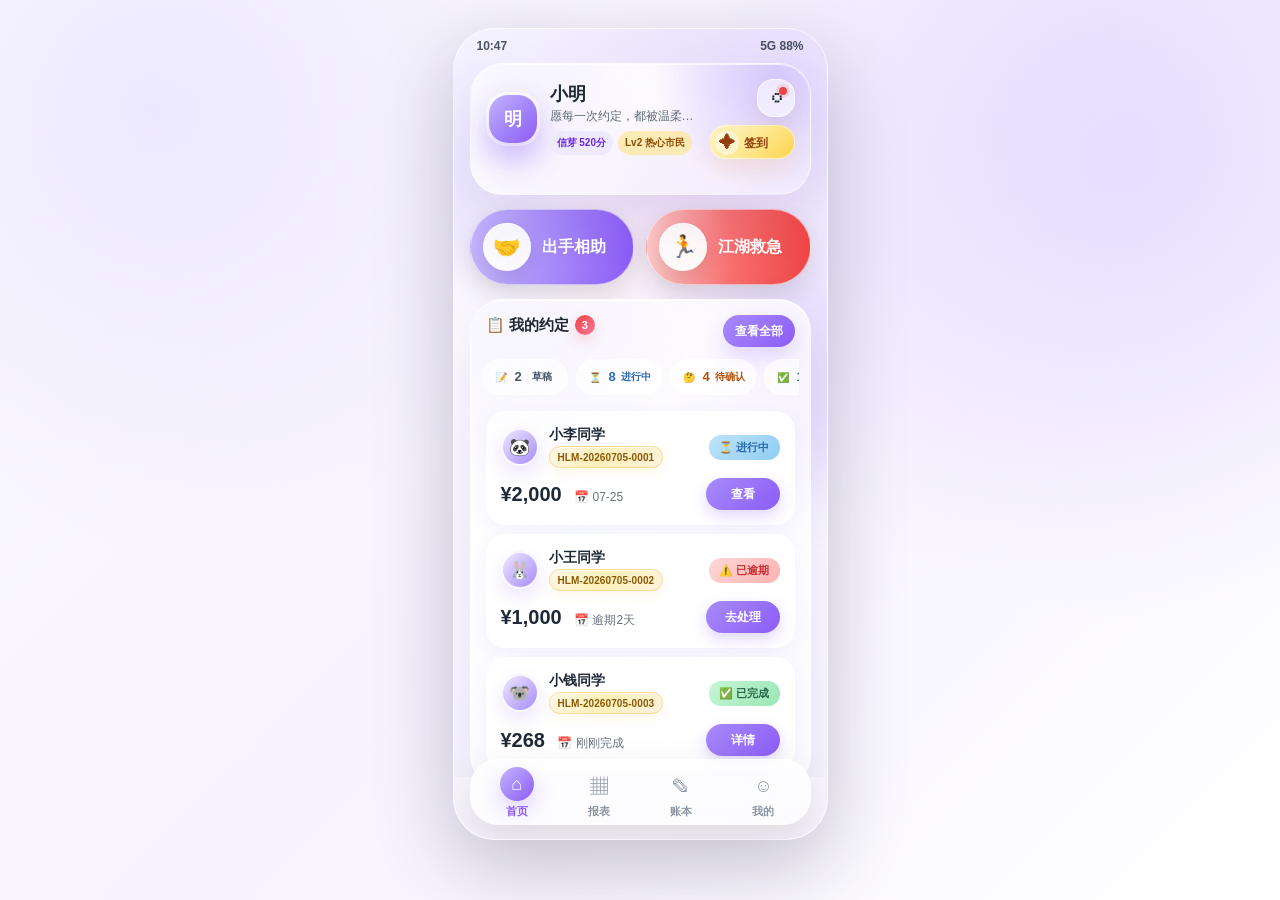
==== commit c175f7e8: "feat: 账本功能原型图完成" ====
--- a/index.html
+++ b/index.html
@@ -17,6 +17,8 @@
         <span>5G 88%</span>
       </header>
       <div id="app" class="app"></div>
+      <div id="ledgerSheet"></div>
+      <button id="ledgerFab" class="ledger-fab-fixed hidden" onclick="addLedgerExpense()" aria-label="添加收支">+</button>
       <nav class="tabbar" id="tabbar" aria-label="底部导航">
         <button data-route="home" class="tab active"><span>⌂</span><em>首页</em></button>
         <button data-route="reports" class="tab"><span>▦</span><em>报表</em></button>
--- a/style.css
+++ b/style.css
@@ -85,7 +85,7 @@
   z-index: 2;
   height: calc(100% - 96px);
   overflow-y: auto;
-  padding: 0 16px 112px;
+  padding: 0 16px 44px;
   scroll-behavior: smooth;
 }
 .app::-webkit-scrollbar { width: 0; }
@@ -96,19 +96,46 @@
 }
 
 .nav {
-  height: 48px;
+  position: sticky;
+  top: 0;
+  z-index: 15;
+  height: 44px;
   display: grid;
   grid-template-columns: 44px 1fr 44px;
   align-items: center;
-  margin-bottom: 8px;
+  margin-bottom: -44px;
+  pointer-events: none;
 }
 .nav h1 { margin: 0; text-align: center; font-size: 18px; letter-spacing: 0; }
 .nav button {
-  height: 40px;
-  border-radius: 18px;
-  background: rgba(255,255,255,.38);
+  width: 44px;
+  height: 44px;
+  display: grid;
+  place-items: center;
+  border-radius: 999px;
+  background: rgba(255,255,255,.62);
   backdrop-filter: var(--blur);
+  border: 1px solid rgba(255,255,255,.68);
+  box-shadow: 0 12px 26px rgba(88,64,150,.12);
   color: var(--ink);
+  pointer-events: auto;
+}
+.nav .back-button {
+  color: rgba(31,41,51,.58);
+  font-size: 30px;
+  line-height: 1;
+  padding-bottom: 3px;
+}
+.nav button:not(.back-button) {
+  width: auto;
+  min-width: 44px;
+  padding: 0 12px;
+  color: #6d28d9;
+  font-size: 12px;
+  font-weight: 900;
+}
+.nav + .glass {
+  padding-top: 58px !important;
 }
 
 .tabbar {
@@ -441,6 +468,13 @@
   gap: 5px;
   scroll-snap-align: start;
   text-align: left;
+  transition: transform .18s ease, box-shadow .18s ease, border-color .18s ease;
+}
+.agreement-count-grid .mini:active { transform: scale(.97); }
+.agreement-count-grid .mini.active {
+  border-color: rgba(139,92,246,.42);
+  box-shadow: 0 8px 18px rgba(139,92,246,.18);
+  outline: 2px solid rgba(255,255,255,.72);
 }
 .agreement-count-grid b { display: block; font-size: 13px; line-height: 16px; }
 .agreement-count-grid span {
@@ -460,6 +494,28 @@
   border-radius: 999px;
   background: rgba(255,255,255,.42);
   font-size: 10px;
+}
+.home-agreement-empty {
+  min-height: 96px;
+  display: grid;
+  place-items: center;
+  text-align: center;
+  border-radius: 22px;
+  color: var(--sub);
+  background:
+    radial-gradient(circle at 12% 0%, rgba(221,214,254,.26), transparent 34%),
+    rgba(255,255,255,.5);
+  border: 1px solid rgba(255,255,255,.45);
+}
+.home-agreement-empty strong {
+  display: block;
+  color: var(--ink);
+  font-size: 14px;
+}
+.home-agreement-empty span {
+  display: block;
+  margin-top: 5px;
+  font-size: 12px;
 }
 
 .section-head {
@@ -609,6 +665,2083 @@
   font-size: 11px;
   font-weight: 900;
 }
+.message-center-page {
+  padding: 14px;
+  margin-bottom: 12px;
+  background:
+    radial-gradient(circle at 10% 0%, rgba(196,181,253,.28), transparent 34%),
+    linear-gradient(135deg, rgba(255,255,255,.78), rgba(255,255,255,.58));
+}
+.message-stats-card {
+  position: relative;
+  display: grid;
+  grid-template-columns: repeat(4, 1fr);
+  gap: 7px;
+  margin-bottom: 12px;
+  padding-top: 26px;
+}
+.mark-read-btn {
+  position: absolute;
+  right: 0;
+  top: 0;
+  height: 24px;
+  padding: 0 10px;
+  border-radius: 999px;
+  color: #6d28d9;
+  background: rgba(237,233,254,.78);
+  border: 1px solid rgba(196,181,253,.45);
+  font-size: 11px;
+  font-weight: 900;
+}
+.message-stat {
+  min-height: 74px;
+  padding: 8px 4px;
+  display: grid;
+  place-items: center;
+  border-radius: 20px;
+  background: rgba(255,255,255,.58);
+  border: 1px solid rgba(255,255,255,.48);
+}
+.message-stat span {
+  font-size: 16px;
+}
+.message-stat b {
+  margin-top: 2px;
+  color: #1f2937;
+  font-size: 18px;
+  line-height: 1;
+}
+.message-stat em {
+  color: var(--sub);
+  font-size: 10px;
+  font-style: normal;
+  font-weight: 900;
+  white-space: nowrap;
+}
+.message-tabs {
+  display: grid;
+  grid-template-columns: repeat(4, 1fr);
+  gap: 7px;
+  padding: 6px;
+  margin-bottom: 12px;
+  border-radius: 999px;
+  background: rgba(255,255,255,.48);
+  border: 1px solid rgba(255,255,255,.44);
+}
+.message-tabs button {
+  height: 32px;
+  border-radius: 999px;
+  color: #64748b;
+  background: transparent;
+  font-size: 12px;
+  font-weight: 900;
+}
+.message-tabs button.active {
+  color: #fff;
+  background: linear-gradient(135deg, #c4b5fd, #8b5cf6);
+  box-shadow: 0 8px 18px rgba(139,92,246,.18);
+}
+.message-list {
+  display: grid;
+  gap: 12px;
+}
+.message-group h3 {
+  margin: 0 2px 8px;
+  color: #4b5563;
+  font-size: 13px;
+}
+.message-card {
+  position: relative;
+  display: grid;
+  grid-template-columns: 40px minmax(0, 1fr);
+  gap: 10px;
+  padding: 11px;
+  border-radius: 22px;
+  background: rgba(255,255,255,.58);
+  border: 1px solid rgba(255,255,255,.48);
+}
+.message-card.unread::after {
+  content: "";
+  position: absolute;
+  left: 9px;
+  top: 9px;
+  width: 6px;
+  height: 6px;
+  border-radius: 999px;
+  background: #ef4444;
+}
+.message-card + .message-card {
+  margin-top: 8px;
+}
+.message-icon {
+  width: 40px;
+  height: 40px;
+  display: grid;
+  place-items: center;
+  border-radius: 16px;
+  font-size: 18px;
+  font-weight: 900;
+}
+.message-icon.contract {
+  background: rgba(237,233,254,.84);
+  color: #6d28d9;
+}
+.message-icon.growth {
+  background: rgba(220,252,231,.78);
+  color: #166534;
+}
+.message-icon.system {
+  background: rgba(238,246,255,.82);
+  color: #1d4ed8;
+}
+.message-content {
+  min-width: 0;
+}
+.message-title-row {
+  display: flex;
+  align-items: flex-start;
+  justify-content: space-between;
+  gap: 8px;
+}
+.message-title-row strong {
+  min-width: 0;
+  color: #1f2937;
+  font-size: 14px;
+  line-height: 1.35;
+}
+.message-title-row time {
+  flex: 0 0 auto;
+  color: var(--muted);
+  font-size: 11px;
+  font-weight: 800;
+}
+.message-content p {
+  margin: 5px 0 8px;
+  color: var(--sub);
+  font-size: 12px;
+  line-height: 1.45;
+}
+.message-content button {
+  height: 28px;
+  padding: 0 10px;
+  border-radius: 999px;
+  color: #6d28d9;
+  background: rgba(237,233,254,.72);
+  font-size: 11px;
+  font-weight: 900;
+}
+
+.reports-page {
+  position: relative;
+  padding-bottom: 8px;
+}
+.reports-page,
+.reports-page button {
+  -webkit-user-select: none;
+  user-select: none;
+}
+.report-overview,
+.friend-rank-card,
+.report-chart-card,
+.report-donut-card,
+.report-bar-card {
+  position: relative;
+  z-index: 1;
+  padding: 15px;
+  margin-bottom: 14px;
+  background:
+    radial-gradient(circle at 8% 0%, rgba(221,214,254,.28), transparent 32%),
+    linear-gradient(135deg, rgba(255,255,255,.76), rgba(255,255,255,.56));
+}
+.report-overview {
+  cursor: pointer;
+}
+.report-section-head {
+  position: relative;
+  display: flex;
+  align-items: flex-start;
+  justify-content: space-between;
+  gap: 12px;
+}
+.report-section-head.compact {
+  align-items: center;
+  margin-bottom: 11px;
+}
+.report-section-head h2 {
+  margin: 0;
+  color: #1f2937;
+  font-size: 17px;
+  line-height: 22px;
+}
+.report-section-head span {
+  display: block;
+  margin-top: 3px;
+  color: var(--muted);
+  font-size: 12px;
+  font-weight: 800;
+}
+.report-section-head button {
+  flex: 0 0 auto;
+  height: 32px;
+  padding: 0 12px;
+  border-radius: 999px;
+  color: #6d28d9;
+  background: rgba(237,233,254,.86);
+  font-size: 12px;
+  font-weight: 900;
+}
+.year-current {
+  flex: 0 0 auto;
+  width: 34px;
+  height: 34px;
+  display: inline-flex;
+  align-items: center;
+  justify-content: center;
+  padding: 0;
+  border-radius: 999px;
+  color: #8a5a00;
+  background:
+    radial-gradient(circle at 20% 10%, rgba(255,255,255,.95), transparent 32%),
+    linear-gradient(135deg, #fff8d7 0%, #ffd66b 46%, #e89b18 100%);
+  border: 1px solid rgba(255,255,255,.72);
+  box-shadow: inset 0 1px 0 rgba(255,255,255,.78), 0 12px 22px rgba(245,158,11,.2);
+  font-size: 12px;
+  font-weight: 900;
+}
+.year-current i {
+  position: relative;
+  width: 21px;
+  height: 21px;
+  display: grid;
+  place-items: center;
+  border-radius: 999px;
+  background: linear-gradient(135deg, rgba(255,255,255,.78), rgba(255,236,153,.62));
+  box-shadow: inset 0 1px 0 rgba(255,255,255,.85);
+}
+.year-current i::after {
+  content: "";
+  width: 8px;
+  height: 8px;
+  border-radius: 999px;
+  background: #d98b08;
+  box-shadow: 0 0 0 3px rgba(217,139,8,.12);
+}
+.report-year-filter {
+  display: flex;
+  align-items: center;
+  gap: 9px;
+  margin: 12px -2px 0;
+  padding: 0 2px 2px;
+}
+.report-year-filter button {
+  flex: 0 0 auto;
+  min-width: 70px;
+  height: 34px;
+  padding: 0 14px;
+  border-radius: 999px;
+  color: #64748b;
+  background: rgba(255,255,255,.56);
+  border: 1px solid rgba(255,255,255,.6);
+  font-size: 12px;
+  font-weight: 900;
+  box-shadow: inset 0 1px 0 rgba(255,255,255,.7);
+}
+.report-year-filter button.active {
+  color: #fff;
+  background: linear-gradient(135deg, #c4b5fd, #8b5cf6);
+  box-shadow: 0 10px 20px rgba(139,92,246,.16);
+}
+.year-divider {
+  flex: 0 0 auto;
+  width: 1px;
+  height: 18px;
+  border-radius: 999px;
+  background: rgba(148,163,184,.24);
+}
+.report-year-scroll {
+  min-width: 0;
+  flex: 1 1 auto;
+  display: flex;
+  gap: 8px;
+  overflow-x: auto;
+  overflow-y: hidden;
+  scrollbar-width: none;
+  -webkit-overflow-scrolling: touch;
+}
+.report-year-scroll::-webkit-scrollbar {
+  display: none;
+}
+.report-year-scroll button {
+  min-width: 72px;
+}
+.report-money-row {
+  display: grid;
+  grid-template-columns: 1fr 1fr;
+  gap: 10px;
+  margin-top: 12px;
+}
+.report-money-card {
+  min-height: 78px;
+  padding: 13px;
+  border-radius: 24px;
+  color: #fff;
+  border: 1px solid rgba(255,255,255,.48);
+}
+.report-money-card.lend {
+  background: linear-gradient(135deg, #c4b5fd, #8b5cf6);
+  box-shadow: 0 12px 26px rgba(139,92,246,.18);
+}
+.report-money-card.borrow {
+  background: linear-gradient(135deg, #fecaca, #f87171);
+  box-shadow: 0 12px 26px rgba(248,113,113,.14);
+}
+.report-money-card span {
+  display: block;
+  font-size: 12px;
+  font-weight: 800;
+  opacity: .9;
+}
+.report-money-card strong {
+  display: block;
+  margin-top: 9px;
+  font-size: 20px;
+  line-height: 24px;
+}
+.report-overview-grid {
+  display: grid;
+  grid-template-columns: repeat(3, 1fr);
+  gap: 7px;
+  max-height: 0;
+  margin-top: 0;
+  overflow: hidden;
+  opacity: 0;
+  transform: translateY(-6px);
+  transition: max-height .68s cubic-bezier(.22,1,.36,1), opacity .48s ease, margin .46s ease, transform .58s cubic-bezier(.22,1,.36,1);
+}
+.report-overview.expanded .report-overview-grid {
+  max-height: 172px;
+  margin-top: 12px;
+  opacity: 1;
+  transform: translateY(0);
+}
+.report-metric {
+  min-height: 68px;
+  padding: 8px 6px;
+  display: grid;
+  align-content: center;
+  justify-items: center;
+  gap: 3px;
+  border-radius: 20px;
+  text-align: center;
+  background:
+    radial-gradient(circle at 22% 8%, rgba(255,255,255,.9), transparent 34%),
+    linear-gradient(145deg, rgba(255,255,255,.72), rgba(245,243,255,.54));
+  border: 1px solid rgba(255,255,255,.66);
+  box-shadow: inset 0 1px 0 rgba(255,255,255,.7), 0 8px 18px rgba(139,92,246,.06);
+}
+.metric-icon {
+  width: 22px;
+  height: 22px;
+  display: grid;
+  place-items: center;
+  border-radius: 999px;
+  color: #7c3aed;
+  background: rgba(237,233,254,.82);
+  font-size: 12px;
+  font-style: normal;
+  font-weight: 900;
+}
+.report-metric em {
+  display: block;
+  color: var(--sub);
+  font-size: 10px;
+  font-weight: 800;
+  font-style: normal;
+}
+.report-metric strong {
+  display: block;
+  font-size: 13px;
+  color: #1f2937;
+}
+.friend-rank-list {
+  display: grid;
+  gap: 9px;
+}
+.friend-rank-row {
+  min-height: 66px;
+  padding: 10px 11px;
+  display: grid;
+  grid-template-columns: 42px 42px minmax(0,1fr) auto;
+  align-items: center;
+  gap: 10px;
+  border-radius: 24px;
+  background:
+    radial-gradient(circle at 0% 0%, rgba(255,255,255,.86), transparent 38%),
+    rgba(255,255,255,.6);
+  border: 1px solid rgba(255,255,255,.62);
+  box-shadow: 0 10px 22px rgba(139,92,246,.07);
+}
+.rank-medal,
+.rank-avatar {
+  display: grid;
+  place-items: center;
+  border-radius: 999px;
+}
+.rank-medal {
+  width: 38px;
+  height: 38px;
+  color: #fff;
+  font-size: 15px;
+  font-weight: 1000;
+  box-shadow: inset 0 1px 0 rgba(255,255,255,.44), 0 10px 18px rgba(139,92,246,.08);
+}
+.rank-avatar {
+  width: 42px;
+  height: 42px;
+  color: #6d28d9;
+  background: linear-gradient(135deg, #ede9fe, #c4b5fd);
+  font-weight: 900;
+}
+.rank-info {
+  min-width: 0;
+}
+.rank-info strong {
+  display: block;
+  font-size: 14px;
+}
+.rank-info span {
+  display: block;
+  margin-top: 2px;
+  color: var(--sub);
+  font-size: 11px;
+  font-weight: 700;
+}
+.friend-rank-row b {
+  color: #7c3aed;
+  font-size: 14px;
+}
+.friend-rank-row.gold .rank-medal { background: linear-gradient(135deg, #fde68a, #f59e0b); }
+.friend-rank-row.silver .rank-medal { background: linear-gradient(135deg, #e5e7eb, #94a3b8); }
+.friend-rank-row.bronze .rank-medal { background: linear-gradient(135deg, #fed7aa, #c08457); }
+.friend-rank-row.normal .rank-medal {
+  color: #7c3aed;
+  background: linear-gradient(135deg, #ede9fe, #ddd6fe);
+}
+.friend-rank-row.gold {
+  background:
+    radial-gradient(circle at 0% 0%, rgba(254,243,199,.78), transparent 42%),
+    rgba(255,255,255,.64);
+}
+.friend-rank-row.silver {
+  background:
+    radial-gradient(circle at 0% 0%, rgba(226,232,240,.82), transparent 42%),
+    rgba(255,255,255,.64);
+}
+.friend-rank-row.bronze {
+  background:
+    radial-gradient(circle at 0% 0%, rgba(254,215,170,.65), transparent 42%),
+    rgba(255,255,255,.64);
+}
+.report-chart-switch {
+  display: grid;
+  grid-template-columns: 1fr 1fr;
+  gap: 6px;
+  height: 44px;
+  padding: 5px;
+  margin-bottom: 12px;
+  border-radius: 999px;
+  background: rgba(237,233,254,.76);
+}
+.report-chart-switch button {
+  border-radius: 999px;
+  color: #64748b;
+  background: transparent;
+  font-size: 12px;
+  font-weight: 900;
+}
+.report-chart-switch button.active {
+  color: #fff;
+  background: linear-gradient(135deg, #c4b5fd, #8b5cf6);
+  box-shadow: 0 8px 18px rgba(139,92,246,.18);
+}
+.report-chart-switch button.borrow-mode.active {
+  background: linear-gradient(135deg, #fecaca, #f87171);
+  box-shadow: 0 8px 18px rgba(248,113,113,.16);
+}
+.line-chart {
+  position: relative;
+  height: 150px;
+  border-radius: 24px;
+  background: rgba(255,255,255,.42);
+  overflow: visible;
+}
+.line-grid {
+  position: absolute;
+  inset: 16px 10px 18px;
+  background:
+    linear-gradient(rgba(139,92,246,.08) 1px, transparent 1px) 0 0 / 100% 28px;
+}
+.line-chart.borrow .line-grid {
+  background:
+    linear-gradient(rgba(248,113,113,.1) 1px, transparent 1px) 0 0 / 100% 28px;
+}
+.line-chart svg {
+  position: absolute;
+  inset: 18px 10px 8px;
+  width: calc(100% - 20px);
+  height: calc(100% - 26px);
+  overflow: visible;
+}
+.line-chart .node {
+  fill: #fff;
+  stroke: #8b5cf6;
+  stroke-width: 3;
+}
+.line-chart.borrow .node {
+  stroke: #f87171;
+}
+.chart-amount-label {
+  fill: #6d28d9;
+  font-size: 8px;
+  font-weight: 900;
+  text-anchor: middle;
+  paint-order: stroke;
+  stroke: rgba(255,255,255,.92);
+  stroke-width: 3px;
+  stroke-linejoin: round;
+  pointer-events: none;
+}
+.line-chart.borrow .chart-amount-label {
+  fill: #ef4444;
+}
+.report-donut-card {
+  display: grid;
+  grid-template-columns: 132px 1fr;
+  align-items: center;
+  gap: 14px;
+  background:
+    radial-gradient(circle at 18% 18%, rgba(196,181,253,.34), transparent 34%),
+    linear-gradient(135deg, rgba(255,255,255,.82), rgba(255,255,255,.58));
+}
+.donut-visual {
+  position: relative;
+  width: 132px;
+  height: 132px;
+  display: grid;
+  place-items: center;
+}
+.donut-ring {
+  width: 118px;
+  height: 118px;
+  border-radius: 999px;
+  background: conic-gradient(#8b5cf6 0 55%, #f87171 55% 66%, #22c55e 66% 88%, #facc15 88% 97%, #ef4444 97% 100%);
+  box-shadow: inset 0 1px 0 rgba(255,255,255,.5), 0 16px 28px rgba(139,92,246,.14);
+}
+.donut-ring::after {
+  content: "";
+  position: absolute;
+  inset: 38px;
+  border-radius: 999px;
+  background:
+    radial-gradient(circle at 30% 20%, rgba(255,255,255,1), transparent 42%),
+    rgba(255,255,255,.9);
+  box-shadow: inset 0 8px 18px rgba(139,92,246,.06);
+}
+.donut-core {
+  position: absolute;
+  text-align: center;
+}
+.donut-core span {
+  display: block;
+  color: var(--muted);
+  font-size: 10px;
+  font-weight: 800;
+}
+.donut-core strong {
+  display: block;
+  margin-top: 3px;
+  font-size: 13px;
+}
+.donut-legend {
+  display: grid;
+  gap: 8px;
+}
+.donut-legend-row {
+  display: grid;
+  grid-template-columns: 11px minmax(0,1fr) auto;
+  align-items: center;
+  gap: 8px;
+  min-height: 26px;
+  padding: 0 8px;
+  border-radius: 999px;
+  background: rgba(255,255,255,.48);
+  border: 1px solid rgba(255,255,255,.44);
+}
+.donut-legend-row i {
+  width: 11px;
+  height: 11px;
+  border-radius: 999px;
+}
+.donut-legend-row span {
+  color: #4b5563;
+  font-size: 12px;
+  font-weight: 800;
+}
+.donut-legend-row b {
+  font-size: 12px;
+}
+.report-bar-card {
+  min-height: 184px;
+  background:
+    radial-gradient(circle at 80% 0%, rgba(255,255,255,.72), transparent 36%),
+    linear-gradient(135deg, rgba(255,255,255,.82), rgba(245,243,255,.58));
+}
+.rank-summary-card {
+  padding: 15px;
+  margin-bottom: 14px;
+  background:
+    radial-gradient(circle at 12% 4%, rgba(196,181,253,.35), transparent 34%),
+    linear-gradient(135deg, rgba(255,255,255,.82), rgba(255,255,255,.58));
+}
+.rank-summary-head {
+  display: flex;
+  align-items: center;
+  justify-content: space-between;
+  gap: 12px;
+  margin-bottom: 12px;
+}
+.rank-summary-title {
+  display: flex;
+  align-items: center;
+  gap: 11px;
+}
+.rank-summary-title > span {
+  width: 42px;
+  height: 42px;
+  display: grid;
+  place-items: center;
+  border-radius: 999px;
+  background: linear-gradient(135deg, #ede9fe, #c4b5fd);
+  box-shadow: 0 10px 20px rgba(139,92,246,.12);
+}
+.rank-summary-title strong {
+  display: block;
+  color: #1f2937;
+  font-size: 17px;
+}
+.rank-year-badge {
+  flex: 0 0 auto;
+  height: 30px;
+  display: inline-flex;
+  align-items: center;
+  padding: 0 12px;
+  border-radius: 999px;
+  color: #7c3aed;
+  background: rgba(237,233,254,.76);
+  border: 1px solid rgba(255,255,255,.62);
+  font-size: 12px;
+  font-weight: 900;
+}
+.rank-summary-grid {
+  display: grid;
+  grid-template-columns: repeat(3, 1fr);
+  gap: 8px;
+}
+.friend-rank-card.full {
+  margin-bottom: 4px;
+}
+.friend-rank-list.all {
+  gap: 10px;
+}
+.ledger-page {
+  position: relative;
+  padding-bottom: 8px;
+}
+.ledger-date-card {
+  height: 96px;
+  margin-bottom: 14px;
+  display: grid;
+  grid-template-columns: 44px 1fr 44px;
+  align-items: center;
+  gap: 12px;
+}
+.ledger-date-card button {
+  width: 42px;
+  height: 42px;
+  border-radius: 16px;
+  color: #8b5cf6;
+  background: rgba(255,255,255,.68);
+  border: 1px solid rgba(255,255,255,.65);
+  box-shadow: 0 12px 22px rgba(139,92,246,.1);
+  font-size: 24px;
+  font-weight: 800;
+}
+.ledger-date-card div {
+  text-align: center;
+}
+.ledger-date-card strong {
+  display: block;
+  color: #111827;
+  font-size: 20px;
+  line-height: 26px;
+}
+.ledger-date-card span {
+  display: inline-flex;
+  align-items: center;
+  justify-content: center;
+  gap: 7px;
+  margin-top: 6px;
+  color: #7b8794;
+  font-size: 12px;
+  font-weight: 800;
+}
+.ledger-date-card em {
+  padding: 3px 8px;
+  border-radius: 999px;
+  color: #9a5b00;
+  background: linear-gradient(135deg, #fff7cc, #fde68a);
+  font-style: normal;
+}
+.ledger-budget-card,
+.ledger-distribution-card,
+.ledger-list-card {
+  padding: 15px;
+  margin-bottom: 13px;
+  background:
+    radial-gradient(circle at 8% 0%, rgba(221,214,254,.26), transparent 34%),
+    linear-gradient(135deg, rgba(255,255,255,.8), rgba(255,255,255,.58));
+}
+.ledger-budget-card,
+.ledger-distribution-card {
+  cursor: pointer;
+}
+.ledger-card-head,
+.ledger-distribution-head,
+.ledger-list-head {
+  width: 100%;
+  display: flex;
+  align-items: center;
+  justify-content: space-between;
+  gap: 10px;
+}
+.ledger-card-head,
+.ledger-distribution-head {
+  background: transparent;
+  padding: 0;
+}
+.ledger-card-head strong,
+.ledger-distribution-head strong,
+.ledger-list-head strong {
+  display: inline-flex;
+  align-items: center;
+  gap: 7px;
+  color: #1f2937;
+  font-size: 16px;
+}
+.ledger-card-head strong span,
+.ledger-distribution-head strong span {
+  width: 22px;
+  height: 22px;
+  display: grid;
+  place-items: center;
+  border-radius: 999px;
+  color: #fff;
+  background: linear-gradient(135deg, #fbbf24, #a78bfa);
+  font-size: 12px;
+}
+.ledger-card-head em {
+  color: #8b5cf6;
+  font-size: 12px;
+  font-style: normal;
+  font-weight: 900;
+}
+.ledger-budget-brief {
+  margin-top: 16px;
+}
+.ledger-budget-brief div:first-child {
+  display: flex;
+  justify-content: space-between;
+  gap: 10px;
+  color: #6b7280;
+  font-size: 12px;
+  font-weight: 800;
+}
+.ledger-budget-brief b {
+  color: #111827;
+}
+.ledger-progress {
+  height: 10px;
+  margin-top: 9px;
+  overflow: hidden;
+  border-radius: 999px;
+  background: rgba(237,233,254,.72);
+}
+.ledger-progress i {
+  display: block;
+  height: 100%;
+  border-radius: inherit;
+  background: linear-gradient(90deg, #c4b5fd, #8b5cf6);
+  box-shadow: 0 7px 16px rgba(139,92,246,.2);
+}
+.ledger-budget-brief p {
+  margin: 8px 0 0;
+  color: #10b981;
+  font-size: 12px;
+  font-weight: 900;
+  text-align: right;
+}
+.ledger-budget-expand,
+.ledger-distribution-body {
+  max-height: 0;
+  overflow: hidden;
+  opacity: 0;
+  transform: translateY(-8px);
+  transition: max-height .66s cubic-bezier(.22,1,.36,1), opacity .44s ease, transform .56s cubic-bezier(.22,1,.36,1), margin .44s ease;
+}
+.ledger-budget-card.expanded .ledger-budget-expand,
+.ledger-distribution-card.expanded .ledger-distribution-body {
+  max-height: 360px;
+  opacity: 1;
+  transform: translateY(0);
+  margin-top: 14px;
+}
+.ledger-budget-tabs {
+  display: grid;
+  grid-template-columns: repeat(3, 1fr);
+  gap: 8px;
+}
+.ledger-budget-tabs button {
+  min-height: 74px;
+  border-radius: 16px;
+  background: rgba(248,250,252,.82);
+  border: 1px solid rgba(255,255,255,.66);
+  color: #8b5cf6;
+  box-shadow: inset 0 1px 0 rgba(255,255,255,.78);
+  box-sizing: border-box;
+}
+.ledger-budget-tabs button.active {
+  background: rgba(245,243,255,.88);
+  border: 2px solid #8b5cf6;
+}
+.ledger-budget-tabs strong {
+  display: block;
+  font-size: 18px;
+}
+.ledger-budget-tabs span {
+  display: block;
+  margin-top: 6px;
+  color: #8a95a3;
+  font-size: 11px;
+  font-weight: 800;
+}
+.ledger-budget-detail {
+  display: grid;
+  grid-template-columns: 86px 1fr;
+  align-items: center;
+  gap: 13px;
+  margin-top: 15px;
+}
+.ledger-ring {
+  width: 76px;
+  height: 76px;
+  display: grid;
+  place-items: center;
+  border-radius: 999px;
+  background: conic-gradient(#8b5cf6 0 var(--p), rgba(237,233,254,.85) var(--p) 360deg);
+  position: relative;
+}
+.ledger-ring::after {
+  content: "";
+  position: absolute;
+  inset: 8px;
+  border-radius: inherit;
+  background: rgba(255,255,255,.94);
+}
+.ledger-ring b,
+.ledger-ring span {
+  position: relative;
+  z-index: 1;
+  display: block;
+  text-align: center;
+}
+.ledger-ring b {
+  color: #8b5cf6;
+  font-size: 20px;
+}
+.ledger-ring span {
+  margin-top: -14px;
+  color: #8a95a3;
+  font-size: 11px;
+  font-weight: 800;
+}
+.ledger-budget-lines {
+  display: grid;
+  gap: 8px;
+}
+.ledger-budget-line {
+  display: flex;
+  justify-content: space-between;
+  padding-bottom: 8px;
+  border-bottom: 1px solid rgba(226,232,240,.72);
+  color: #6b7280;
+  font-size: 13px;
+  font-weight: 800;
+}
+.ledger-budget-line b {
+  color: #111827;
+  font-size: 14px;
+}
+.ledger-budget-line.spent b {
+  color: #ef4444;
+}
+.ledger-budget-line.remain b {
+  color: #10b981;
+}
+.ledger-budget-set {
+  width: 100%;
+  height: 44px;
+  margin-top: 14px;
+  border-radius: 14px;
+  color: #fff;
+  background: linear-gradient(135deg, #a78bfa, #8b5cf6);
+  box-shadow: 0 12px 24px rgba(139,92,246,.22);
+  font-size: 14px;
+  font-weight: 900;
+}
+.ledger-distribution-card {
+  background:
+    radial-gradient(circle at 88% 0%, rgba(255,255,255,.65), transparent 34%),
+    linear-gradient(135deg, rgba(254,243,199,.96), rgba(253,230,138,.78));
+}
+.ledger-distribution-head em {
+  color: #9a5b00;
+  font-size: 18px;
+  font-style: normal;
+  font-weight: 1000;
+}
+.ledger-dist-item {
+  display: grid;
+  grid-template-columns: 54px 1fr 42px;
+  align-items: center;
+  gap: 8px;
+  margin-top: 10px;
+}
+.ledger-dist-item span,
+.ledger-dist-item b {
+  color: #7c4a00;
+  font-size: 12px;
+  font-weight: 900;
+}
+.ledger-dist-item div {
+  height: 10px;
+  overflow: hidden;
+  border-radius: 999px;
+  background: rgba(255,255,255,.55);
+}
+.ledger-dist-item i {
+  display: block;
+  height: 100%;
+  border-radius: inherit;
+}
+.ledger-dist-item.food i { background: linear-gradient(90deg, #fbbf24, #a78bfa); }
+.ledger-dist-item.shop i { background: linear-gradient(90deg, #bbf7d0, #34d399); }
+.ledger-dist-item.traffic i { background: linear-gradient(90deg, #bfdbfe, #60a5fa); }
+.ledger-distribution-body button {
+  width: 100%;
+  height: 36px;
+  margin-top: 12px;
+  border-radius: 999px;
+  color: #7c3aed;
+  background: rgba(255,255,255,.64);
+  font-size: 12px;
+  font-weight: 900;
+}
+.ledger-list-head b {
+  display: inline-flex;
+  align-items: center;
+  gap: 8px;
+  font-size: 13px;
+}
+.ledger-list-head b span {
+  color: #ef4444;
+}
+.ledger-list-head b em {
+  color: #10b981;
+  font-style: normal;
+}
+.ledger-expense-list {
+  margin-top: 14px;
+}
+.ledger-expense-item {
+  min-height: 58px;
+  display: grid;
+  grid-template-columns: 44px 1fr auto;
+  align-items: center;
+  gap: 10px;
+  border-bottom: 1px solid rgba(226,232,240,.72);
+}
+.ledger-expense-item:last-child {
+  border-bottom: 0;
+}
+.ledger-expense-item > span {
+  width: 40px;
+  height: 40px;
+  display: grid;
+  place-items: center;
+  border-radius: 14px;
+  color: #7c3aed;
+  background: linear-gradient(135deg, #f5f3ff, #ede9fe);
+  font-size: 13px;
+  font-weight: 900;
+}
+.ledger-expense-item.food > span { background: linear-gradient(135deg, #fff7ed, #ffedd5); color: #c2410c; }
+.ledger-expense-item.shop > span { background: linear-gradient(135deg, #ecfdf5, #d1fae5); color: #059669; }
+.ledger-expense-item.traffic > span { background: linear-gradient(135deg, #eff6ff, #dbeafe); color: #2563eb; }
+.ledger-expense-item.coffee > span { background: linear-gradient(135deg, #fff7ed, #f5e8dc); color: #7c2d12; }
+.ledger-expense-item strong {
+  display: block;
+  color: #1f2937;
+  font-size: 14px;
+}
+.ledger-expense-item em {
+  display: block;
+  margin-top: 4px;
+  color: #8a95a3;
+  font-size: 12px;
+  font-style: normal;
+  font-weight: 700;
+}
+.ledger-expense-item b {
+  color: #ef4444;
+  font-size: 15px;
+}
+.ledger-fab {
+  position: sticky;
+  z-index: 12;
+  bottom: -18px;
+  width: 44px;
+  height: 44px;
+  display: grid;
+  place-items: center;
+  margin: -2px auto -18px;
+  border-radius: 999px;
+  color: #fff;
+  background: linear-gradient(135deg, #c4b5fd, #8b5cf6);
+  box-shadow: 0 14px 26px rgba(139,92,246,.28);
+  font-size: 24px;
+  line-height: 1;
+}
+.ledger-date-card {
+  height: auto;
+  min-height: 116px;
+  display: block;
+  padding: 10px 0 0;
+}
+.ledger-date-main {
+  text-align: center;
+}
+.ledger-date-card .ledger-date-main strong {
+  display: block;
+  color: #111827;
+  font-size: 20px;
+  line-height: 26px;
+}
+.ledger-date-card .ledger-date-main span {
+  display: inline-flex;
+  align-items: center;
+  justify-content: center;
+  gap: 7px;
+  margin-top: 6px;
+  color: #7b8794;
+  font-size: 12px;
+  font-weight: 800;
+}
+.ledger-calendar-btn {
+  width: 22px !important;
+  height: 22px !important;
+  display: grid;
+  place-items: center;
+  border-radius: 8px !important;
+  color: #8b5cf6 !important;
+  background: rgba(237,233,254,.82) !important;
+  border: 1px solid rgba(255,255,255,.7) !important;
+  box-shadow: none !important;
+  font-size: 12px !important;
+}
+.ledger-date-strip {
+  display: flex;
+  gap: 8px;
+  margin-top: 13px;
+  padding: 0 2px 3px;
+  overflow-x: auto;
+  overflow-y: hidden;
+  scrollbar-width: none;
+  -webkit-overflow-scrolling: touch;
+}
+.ledger-date-strip::-webkit-scrollbar {
+  display: none;
+}
+.ledger-date-strip button {
+  flex: 0 0 auto;
+  width: 56px !important;
+  height: 48px !important;
+  display: grid;
+  place-items: center;
+  gap: 2px;
+  border-radius: 18px !important;
+  color: #64748b !important;
+  background: rgba(255,255,255,.58) !important;
+  border: 1px solid rgba(255,255,255,.62) !important;
+  box-shadow: inset 0 1px 0 rgba(255,255,255,.75) !important;
+  font-size: 11px !important;
+}
+.ledger-date-strip button.active {
+  color: #fff !important;
+  background: linear-gradient(135deg, #c4b5fd, #8b5cf6) !important;
+  box-shadow: 0 10px 20px rgba(139,92,246,.18) !important;
+}
+.ledger-date-strip b,
+.ledger-date-strip span {
+  display: block;
+  margin: 0;
+  line-height: 1.1;
+}
+.ledger-date-strip b {
+  font-size: 15px;
+}
+.ledger-date-strip span {
+  font-size: 10px;
+}
+.ledger-date-picker {
+  max-height: 0;
+  margin: 0 4px;
+  overflow: hidden;
+  opacity: 0;
+  transform: translateY(-6px);
+  transition: max-height .42s cubic-bezier(.22,1,.36,1), opacity .32s ease, transform .36s ease, margin .32s ease;
+}
+.ledger-date-picker.show {
+  max-height: 120px;
+  margin-top: 10px;
+  opacity: 1;
+  transform: translateY(0);
+}
+.ledger-date-picker > strong {
+  display: block;
+  margin-bottom: 8px;
+  color: #475569;
+  font-size: 12px;
+}
+.ledger-date-picker div {
+  display: flex;
+  gap: 7px;
+  overflow-x: auto;
+  padding-bottom: 2px;
+}
+.ledger-date-picker button {
+  flex: 0 0 auto;
+  height: 30px !important;
+  padding: 0 11px !important;
+  border-radius: 999px !important;
+  color: #7c3aed !important;
+  background: rgba(237,233,254,.74) !important;
+  box-shadow: none !important;
+  font-size: 12px !important;
+}
+.ledger-card-head,
+.ledger-distribution-head {
+  cursor: default;
+}
+.ledger-arrow-btn {
+  width: 30px;
+  height: 30px;
+  display: grid;
+  place-items: center;
+  border-radius: 999px;
+  color: #7c3aed;
+  background: rgba(237,233,254,.78);
+  font-size: 21px;
+  font-weight: 900;
+  line-height: 1;
+}
+.ledger-arrow-btn.amber {
+  color: #9a5b00;
+  background: rgba(255,255,255,.62);
+}
+.ledger-distribution-preview {
+  margin-top: 13px;
+}
+.ledger-budget-tabs button.unset {
+  color: #94a3b8;
+  background: rgba(248,250,252,.72);
+  border: 1px dashed rgba(148,163,184,.42);
+}
+.ledger-flow-grid {
+  display: grid;
+  grid-template-columns: repeat(3, 1fr);
+  gap: 8px;
+}
+.ledger-flow-metric {
+  min-height: 66px;
+  padding: 10px 6px;
+  display: grid;
+  align-content: center;
+  justify-items: center;
+  gap: 6px;
+  border-radius: 18px;
+  background: rgba(255,255,255,.58);
+  border: 1px solid rgba(255,255,255,.62);
+}
+.ledger-flow-metric span {
+  color: #64748b;
+  font-size: 11px;
+  font-weight: 900;
+}
+.ledger-flow-metric strong {
+  font-size: 15px;
+}
+.ledger-flow-metric.expense strong {
+  color: #ef4444;
+}
+.ledger-flow-metric.budget strong {
+  color: #7c3aed;
+}
+.ledger-flow-metric.income strong {
+  color: #10b981;
+}
+.ledger-budget-line.income b {
+  color: #10b981;
+}
+.ledger-budget-tabs button.unset strong {
+  font-size: 13px;
+  white-space: nowrap;
+}
+.ledger-budget-line.unset b {
+  color: #94a3b8;
+}
+.ledger-detail-page {
+  padding-top: 8px;
+}
+.ledger-budget-editor,
+.ledger-distribution-detail {
+  padding: 15px;
+  margin-bottom: 13px;
+  background:
+    radial-gradient(circle at 8% 0%, rgba(221,214,254,.26), transparent 34%),
+    linear-gradient(135deg, rgba(255,255,255,.82), rgba(255,255,255,.58));
+}
+.ledger-detail-head {
+  display: flex;
+  align-items: center;
+  justify-content: space-between;
+  gap: 12px;
+  margin-bottom: 14px;
+}
+.ledger-detail-head strong {
+  color: #1f2937;
+  font-size: 17px;
+}
+.ledger-detail-head span {
+  height: 30px;
+  display: inline-flex;
+  align-items: center;
+  padding: 0 12px;
+  border-radius: 999px;
+  color: #7c3aed;
+  background: rgba(237,233,254,.76);
+  font-size: 12px;
+  font-weight: 900;
+}
+.ledger-budget-tabs.editor {
+  margin-bottom: 15px;
+}
+.ledger-budget-form {
+  display: grid;
+  gap: 9px;
+  margin-top: 15px;
+}
+.ledger-budget-form label {
+  min-height: 42px;
+  display: flex;
+  align-items: center;
+  justify-content: space-between;
+  gap: 10px;
+  padding: 0 12px;
+  border-radius: 16px;
+  background: rgba(255,255,255,.55);
+  border: 1px solid rgba(255,255,255,.56);
+}
+.ledger-budget-form span {
+  color: #64748b;
+  font-size: 12px;
+  font-weight: 800;
+}
+.ledger-budget-form b {
+  color: #1f2937;
+  font-size: 13px;
+}
+.ledger-save-btn {
+  width: 100%;
+  height: 44px;
+  margin-top: 14px;
+  border-radius: 16px;
+  color: #fff;
+  background: linear-gradient(135deg, #a78bfa, #8b5cf6);
+  box-shadow: 0 12px 24px rgba(139,92,246,.22);
+  font-size: 14px;
+  font-weight: 900;
+}
+.ledger-dist-summary {
+  display: grid;
+  grid-template-columns: 92px 1fr;
+  align-items: center;
+  gap: 14px;
+}
+.ledger-dist-donut {
+  width: 86px;
+  height: 86px;
+  border-radius: 999px;
+  background: conic-gradient(#fbbf24 0 62%, #34d399 62% 92%, #60a5fa 92% 100%);
+  box-shadow: 0 14px 26px rgba(139,92,246,.12);
+}
+.ledger-dist-summary strong {
+  display: block;
+  color: #1f2937;
+  font-size: 15px;
+}
+.ledger-dist-summary span {
+  display: block;
+  margin-top: 6px;
+  color: #64748b;
+  font-size: 12px;
+  font-weight: 800;
+  line-height: 1.45;
+}
+.ledger-distribution-preview.detail {
+  margin-top: 14px;
+}
+.ledger-date-card {
+  height: 96px;
+  min-height: 96px;
+  margin-bottom: 14px;
+  padding: 0;
+  display: grid;
+  grid-template-columns: 44px 1fr 44px;
+  align-items: center;
+  gap: 12px;
+}
+.ledger-date-card > button {
+  width: 42px !important;
+  height: 42px !important;
+  border-radius: 16px !important;
+  color: #8b5cf6 !important;
+  background: rgba(255,255,255,.68) !important;
+  border: 1px solid rgba(255,255,255,.65) !important;
+  box-shadow: 0 12px 22px rgba(139,92,246,.1) !important;
+  font-size: 24px !important;
+  font-weight: 800;
+}
+.ledger-date-card > div {
+  text-align: center;
+}
+.ledger-date-card > div strong {
+  display: block;
+  color: #111827;
+  font-size: 20px;
+  line-height: 26px;
+}
+.ledger-date-card > div span {
+  display: inline-flex;
+  align-items: center;
+  justify-content: center;
+  gap: 7px;
+  margin-top: 6px;
+  color: #7b8794;
+  font-size: 12px;
+  font-weight: 800;
+}
+.ledger-date-card > div em {
+  padding: 3px 8px;
+  border-radius: 999px;
+  color: #9a5b00;
+  background: linear-gradient(135deg, #fff7cc, #fde68a);
+  font-style: normal;
+}
+.ledger-card-head em,
+.ledger-distribution-head em {
+  width: 28px;
+  height: 28px;
+  display: grid;
+  place-items: center;
+  border-radius: 999px;
+  color: #8b5cf6;
+  background: rgba(237,233,254,.78);
+  font-size: 15px;
+  font-style: normal;
+  font-weight: 1000;
+}
+.ledger-distribution-head em {
+  color: #9a5b00;
+  background: rgba(255,255,255,.62);
+}
+.ledger-expense-item {
+  position: relative;
+  display: block;
+  min-height: 58px;
+  overflow: hidden;
+  border-bottom: 1px solid rgba(226,232,240,.72);
+}
+.ledger-expense-main {
+  min-height: 58px;
+  display: grid;
+  grid-template-columns: 44px 1fr auto;
+  align-items: center;
+  gap: 10px;
+  background: rgba(255,255,255,.02);
+  transition: transform .34s cubic-bezier(.22,1,.36,1);
+}
+.ledger-expense-item.swiped .ledger-expense-main,
+.ledger-expense-item.swiped .ledger-expense-note {
+  transform: translateX(-48px);
+}
+.ledger-expense-main > span {
+  width: 40px;
+  height: 40px;
+  display: grid;
+  place-items: center;
+  border-radius: 14px;
+  color: #7c3aed;
+  background: linear-gradient(135deg, #f5f3ff, #ede9fe);
+  font-size: 13px;
+  font-weight: 900;
+}
+.ledger-expense-item.food .ledger-expense-main > span { background: linear-gradient(135deg, #fff7ed, #ffedd5); color: #c2410c; }
+.ledger-expense-item.shop .ledger-expense-main > span { background: linear-gradient(135deg, #ecfdf5, #d1fae5); color: #059669; }
+.ledger-expense-item.traffic .ledger-expense-main > span { background: linear-gradient(135deg, #eff6ff, #dbeafe); color: #2563eb; }
+.ledger-expense-item.coffee .ledger-expense-main > span { background: linear-gradient(135deg, #fff7ed, #f5e8dc); color: #7c2d12; }
+.ledger-expense-main strong {
+  display: block;
+  color: #1f2937;
+  font-size: 14px;
+}
+.ledger-expense-main em {
+  display: block;
+  margin-top: 4px;
+  color: #8a95a3;
+  font-size: 12px;
+  font-style: normal;
+  font-weight: 700;
+}
+.ledger-expense-main b {
+  color: #ef4444;
+  font-size: 15px;
+}
+.ledger-expense-item.income .ledger-expense-main b {
+  color: #10b981;
+}
+.ledger-expense-item.income .ledger-expense-main > span {
+  background: linear-gradient(135deg, #ecfdf5, #bbf7d0);
+  color: #059669;
+}
+.ledger-expense-note {
+  position: relative;
+  max-height: 0;
+  margin: 0 0 0 54px;
+  overflow: hidden;
+  color: #64748b;
+  font-size: 12px;
+  font-weight: 700;
+  line-height: 1.45;
+  opacity: 0;
+  transform: translateY(-4px);
+  transition: max-height .46s cubic-bezier(.22,1,.36,1), opacity .34s ease, transform .4s cubic-bezier(.22,1,.36,1), margin .34s ease;
+}
+.ledger-expense-item.expanded .ledger-expense-note {
+  max-height: 66px;
+  margin-bottom: 10px;
+  opacity: 1;
+  transform: translateY(0);
+}
+.ledger-expense-note span {
+  display: block;
+  padding-right: 72px;
+}
+.ledger-expense-note button {
+  position: absolute;
+  right: 0;
+  bottom: 10px;
+  height: 28px;
+  padding: 0 10px;
+  border-radius: 999px;
+  color: #7c3aed;
+  background: rgba(237,233,254,.78);
+  font-size: 11px;
+  font-weight: 900;
+}
+.ledger-delete-btn {
+  position: absolute;
+  top: 13px;
+  right: 0;
+  width: 34px;
+  height: 34px;
+  border-radius: 999px;
+  color: #fff;
+  background: linear-gradient(135deg, #fb7185, #ef4444);
+  font-size: 20px;
+  font-weight: 900;
+  line-height: 1;
+  transform: translateX(44px);
+  transition: transform .34s cubic-bezier(.22,1,.36,1);
+}
+.ledger-expense-item.swiped .ledger-delete-btn {
+  transform: translateX(0);
+}
+.ledger-budget-editor.redesigned {
+  padding: 15px;
+}
+.ledger-budget-editor.month-only {
+  background:
+    radial-gradient(circle at 12% 0%, rgba(221,214,254,.28), transparent 34%),
+    linear-gradient(135deg, rgba(255,255,255,.84), rgba(255,255,255,.6));
+}
+.ledger-month-selector {
+  display: flex;
+  gap: 8px;
+  overflow-x: auto;
+  padding-bottom: 2px;
+}
+.ledger-month-selector button {
+  flex: 0 0 auto;
+  height: 34px;
+  padding: 0 14px;
+  border-radius: 999px;
+  color: #64748b;
+  background: rgba(255,255,255,.62);
+  font-size: 12px;
+  font-weight: 900;
+}
+.ledger-month-selector button.active {
+  color: #fff;
+  background: linear-gradient(135deg, #c4b5fd, #8b5cf6);
+  box-shadow: 0 10px 20px rgba(139,92,246,.16);
+}
+.ledger-month-budget-hero {
+  margin-top: 13px;
+  padding: 16px;
+  border-radius: 24px;
+  color: #fff;
+  background:
+    radial-gradient(circle at 16% 8%, rgba(255,255,255,.34), transparent 36%),
+    linear-gradient(135deg, #c4b5fd, #8b5cf6);
+  box-shadow: 0 16px 30px rgba(139,92,246,.2);
+}
+.ledger-month-budget-hero span,
+.ledger-month-budget-hero em {
+  display: block;
+  font-style: normal;
+  font-weight: 800;
+  opacity: .9;
+}
+.ledger-month-budget-hero span {
+  font-size: 12px;
+}
+.ledger-month-budget-hero strong {
+  display: block;
+  margin-top: 8px;
+  font-size: 30px;
+  line-height: 34px;
+}
+.ledger-month-budget-hero em {
+  margin-top: 8px;
+  font-size: 12px;
+}
+.ledger-month-form {
+  display: grid;
+  gap: 10px;
+}
+.ledger-month-field {
+  min-height: 54px;
+  display: grid;
+  grid-template-columns: 76px 1fr auto;
+  align-items: center;
+  gap: 10px;
+  padding: 0 12px;
+  border-radius: 18px;
+  background: rgba(255,255,255,.58);
+  border: 1px solid rgba(255,255,255,.62);
+  text-align: left;
+}
+button.ledger-month-field {
+  width: 100%;
+}
+.ledger-month-field.soft {
+  background: rgba(245,243,255,.66);
+}
+.ledger-month-field span {
+  color: #64748b;
+  font-size: 12px;
+  font-weight: 900;
+}
+.ledger-month-field strong {
+  color: #1f2937;
+  font-size: 15px;
+}
+.ledger-month-field em {
+  color: #8b5cf6;
+  font-size: 12px;
+  font-style: normal;
+  font-weight: 900;
+}
+.ledger-month-list-card {
+  padding: 15px;
+  margin-bottom: 13px;
+  background:
+    radial-gradient(circle at 8% 0%, rgba(221,214,254,.24), transparent 34%),
+    linear-gradient(135deg, rgba(255,255,255,.82), rgba(255,255,255,.58));
+}
+.ledger-month-list {
+  display: grid;
+  gap: 9px;
+  margin-top: 12px;
+}
+.ledger-month-row {
+  padding: 11px;
+  border-radius: 18px;
+  background: rgba(255,255,255,.55);
+  border: 1px solid rgba(255,255,255,.56);
+}
+.ledger-month-row.active {
+  background:
+    radial-gradient(circle at 0% 0%, rgba(221,214,254,.38), transparent 36%),
+    rgba(255,255,255,.68);
+  border-color: rgba(139,92,246,.22);
+}
+.ledger-month-row > div {
+  display: flex;
+  align-items: center;
+  justify-content: space-between;
+  gap: 8px;
+  margin-bottom: 9px;
+}
+.ledger-month-row strong {
+  color: #1f2937;
+  font-size: 14px;
+}
+.ledger-month-row > div span {
+  color: #8b5cf6;
+  font-size: 11px;
+  font-weight: 900;
+}
+.ledger-month-row ul {
+  display: grid;
+  grid-template-columns: repeat(4, 1fr);
+  gap: 7px;
+  padding: 0;
+  margin: 0;
+  list-style: none;
+}
+.ledger-month-row li {
+  min-height: 46px;
+  display: grid;
+  align-content: center;
+  gap: 4px;
+  padding: 7px 5px;
+  border-radius: 14px;
+  background: rgba(248,250,252,.72);
+  text-align: center;
+}
+.ledger-month-row li span {
+  color: #64748b;
+  font-size: 10px;
+  font-weight: 900;
+}
+.ledger-month-row li b {
+  color: #1f2937;
+  font-size: 12px;
+}
+.ledger-month-row li b.spent {
+  color: #ef4444;
+}
+.ledger-month-row li b.income {
+  color: #10b981;
+}
+.ledger-month-row li b.remain {
+  color: #8b5cf6;
+}
+
+.ledger-page {
+  padding-bottom: 54px;
+}
+.ledger-date-card {
+  height: 76px;
+  min-height: 76px;
+  margin-bottom: 8px;
+  padding: 0;
+  display: grid;
+  grid-template-columns: 40px 1fr 40px;
+  align-items: center;
+  gap: 8px;
+}
+.ledger-date-card > button {
+  width: 38px !important;
+  height: 38px !important;
+  border-radius: 15px !important;
+}
+.ledger-date-card > div strong {
+  font-size: 18px;
+  line-height: 23px;
+}
+.ledger-date-card > div span {
+  margin-top: 4px;
+  font-size: 11px;
+}
+.ledger-budget-card {
+  margin-bottom: 11px;
+}
+.ledger-budget-brief {
+  margin-top: 12px;
+}
+.ledger-fab {
+  position: absolute;
+  left: 50%;
+  bottom: -2px;
+  transform: translateX(-50%);
+  margin: 0;
+}
+.ledger-month-form {
+  gap: 9px;
+}
+.ledger-month-field {
+  min-height: 70px;
+  grid-template-columns: 1fr auto;
+  grid-template-areas:
+    "label action"
+    "value action";
+  align-content: center;
+  padding: 11px 12px;
+}
+.ledger-month-field.main {
+  min-height: 76px;
+  background:
+    radial-gradient(circle at 10% 0%, rgba(221,214,254,.32), transparent 34%),
+    rgba(255,255,255,.66);
+}
+.ledger-month-field span {
+  grid-area: label;
+}
+.ledger-month-field strong {
+  grid-area: value;
+  margin-top: 5px;
+  font-size: 17px;
+}
+.ledger-month-field em {
+  grid-area: action;
+  align-self: center;
+  padding: 5px 9px;
+  border-radius: 999px;
+  background: rgba(237,233,254,.78);
+}
+.ledger-month-pair .ledger-month-field em {
+  display: none;
+}
+.ledger-month-field.main strong {
+  font-size: 20px;
+}
+.ledger-month-picker {
+  max-height: 0;
+  overflow: hidden;
+  opacity: 0;
+  transform: translateY(-6px);
+  transition: max-height .46s cubic-bezier(.22,1,.36,1), opacity .34s ease, transform .4s ease, margin .34s ease;
+}
+.ledger-month-picker.show {
+  max-height: 230px;
+  margin-top: 2px;
+  opacity: 1;
+  transform: translateY(0);
+}
+.ledger-month-picker-head {
+  height: 40px;
+  display: grid;
+  grid-template-columns: 40px 1fr 40px;
+  align-items: center;
+  margin-bottom: 7px;
+}
+.ledger-month-picker-head button {
+  width: 34px;
+  height: 34px;
+  display: grid;
+  place-items: center;
+  border-radius: 14px;
+  color: #8b5cf6;
+  background: rgba(237,233,254,.66);
+  font-size: 18px;
+  font-weight: 900;
+}
+.ledger-month-picker-head strong {
+  text-align: center;
+  color: #1f2937;
+  font-size: 15px;
+}
+.ledger-month-grid {
+  display: grid;
+  grid-template-columns: repeat(4, 1fr);
+  gap: 8px;
+}
+.ledger-month-grid button {
+  height: 36px;
+  border-radius: 999px;
+  color: #64748b;
+  background: rgba(255,255,255,.55);
+  font-size: 12px;
+  font-weight: 900;
+}
+.ledger-month-grid button.active {
+  color: #fff;
+  background: linear-gradient(135deg, #c4b5fd, #8b5cf6);
+  box-shadow: 0 10px 20px rgba(139,92,246,.16);
+}
+.ledger-month-pair {
+  display: grid;
+  grid-template-columns: 1fr 1fr;
+  gap: 9px;
+}
+.ledger-month-pair .ledger-month-field {
+  grid-template-columns: 1fr;
+  grid-template-areas:
+    "label"
+    "value"
+    "action";
+  min-height: 92px;
+}
+.ledger-month-pair .ledger-month-field em {
+  justify-self: start;
+  margin-top: 6px;
+  font-size: 11px;
+}
+.ledger-budget-type-tabs {
+  display: grid;
+  grid-template-columns: repeat(3, 1fr);
+  gap: 8px;
+}
+.ledger-budget-type-tabs button {
+  min-height: 64px;
+  padding: 9px 6px;
+  border-radius: 18px;
+  color: #64748b;
+  background: rgba(255,255,255,.56);
+  border: 1px solid rgba(255,255,255,.6);
+}
+.ledger-budget-type-tabs button.active {
+  color: #fff;
+  background: linear-gradient(135deg, #c4b5fd, #8b5cf6);
+  box-shadow: 0 12px 24px rgba(139,92,246,.18);
+}
+.ledger-budget-type-tabs strong,
+.ledger-budget-type-tabs span {
+  display: block;
+}
+.ledger-budget-type-tabs strong {
+  font-size: 13px;
+}
+.ledger-budget-type-tabs span {
+  margin-top: 4px;
+  font-size: 10px;
+  font-weight: 800;
+  opacity: .8;
+}
+.ledger-period-panel,
+.ledger-amount-panel,
+.ledger-budget-rule-card {
+  margin-top: 13px;
+  padding: 12px;
+  border-radius: 20px;
+  background: rgba(255,255,255,.54);
+  border: 1px solid rgba(255,255,255,.56);
+}
+.ledger-period-head {
+  display: flex;
+  align-items: center;
+  justify-content: space-between;
+  margin-bottom: 10px;
+}
+.ledger-period-head strong {
+  color: #1f2937;
+  font-size: 14px;
+}
+.ledger-period-head span {
+  color: #8b5cf6;
+  font-size: 12px;
+  font-weight: 900;
+}
+.ledger-period-grid {
+  display: grid;
+  grid-template-columns: repeat(3, 1fr);
+  gap: 8px;
+}
+.ledger-period-grid.week,
+.ledger-period-grid.month {
+  grid-template-columns: repeat(2, 1fr);
+}
+.ledger-period-grid button {
+  min-height: 58px;
+  padding: 8px 5px;
+  border-radius: 16px;
+  color: #64748b;
+  background: rgba(248,250,252,.8);
+  border: 1px solid rgba(255,255,255,.62);
+}
+.ledger-period-grid button.active {
+  color: #7c3aed;
+  background: linear-gradient(135deg, rgba(237,233,254,.96), rgba(245,243,255,.86));
+  border-color: rgba(139,92,246,.34);
+  box-shadow: 0 8px 18px rgba(139,92,246,.1);
+}
+.ledger-period-grid strong,
+.ledger-period-grid span {
+  display: block;
+}
+.ledger-period-grid strong {
+  font-size: 12px;
+}
+.ledger-period-grid span {
+  margin-top: 4px;
+  font-size: 10px;
+  font-weight: 800;
+}
+.ledger-amount-panel {
+  display: grid;
+  grid-template-columns: 1fr 82px;
+  align-items: center;
+  gap: 10px;
+}
+.ledger-amount-panel span,
+.ledger-amount-panel em {
+  display: block;
+}
+.ledger-amount-panel span {
+  color: #64748b;
+  font-size: 12px;
+  font-weight: 800;
+}
+.ledger-amount-panel strong {
+  display: block;
+  margin-top: 4px;
+  color: #1f2937;
+  font-size: 22px;
+}
+.ledger-amount-panel em {
+  margin-top: 4px;
+  color: #94a3b8;
+  font-size: 10px;
+  font-style: normal;
+  font-weight: 800;
+}
+.ledger-amount-panel button {
+  height: 38px;
+  border-radius: 999px;
+  color: #fff;
+  background: linear-gradient(135deg, #c4b5fd, #8b5cf6);
+  font-size: 12px;
+  font-weight: 900;
+}
+.ledger-amount-presets {
+  display: flex;
+  gap: 8px;
+  margin-top: 10px;
+  overflow-x: auto;
+  padding-bottom: 2px;
+}
+.ledger-amount-presets button {
+  flex: 0 0 auto;
+  height: 32px;
+  padding: 0 12px;
+  border-radius: 999px;
+  color: #7c3aed;
+  background: rgba(237,233,254,.74);
+  font-size: 12px;
+  font-weight: 900;
+}
+.ledger-amount-presets button.active {
+  color: #fff;
+  background: linear-gradient(135deg, #c4b5fd, #8b5cf6);
+}
+.ledger-budget-rule-card {
+  display: flex;
+  align-items: center;
+  justify-content: space-between;
+}
+.ledger-budget-rule-card strong,
+.ledger-budget-rule-card span {
+  display: block;
+}
+.ledger-budget-rule-card strong {
+  color: #1f2937;
+  font-size: 13px;
+}
+.ledger-budget-rule-card span {
+  margin-top: 4px;
+  color: #64748b;
+  font-size: 12px;
+  font-weight: 800;
+}
+.ledger-budget-rule-card i {
+  width: 44px;
+  height: 26px;
+  border-radius: 999px;
+  background: linear-gradient(135deg, #c4b5fd, #8b5cf6);
+  position: relative;
+}
+.ledger-budget-rule-card i::after {
+  content: "";
+  position: absolute;
+  right: 3px;
+  top: 3px;
+  width: 20px;
+  height: 20px;
+  border-radius: 999px;
+  background: #fff;
+}
+.bar-chart {
+  display: grid;
+  gap: 13px;
+  padding: 7px 2px 3px;
+}
+.bar-item {
+  display: grid;
+  grid-template-columns: 66px minmax(0,1fr) 22px;
+  align-items: center;
+  gap: 10px;
+}
+.bar-item span {
+  color: var(--sub);
+  font-size: 12px;
+  font-weight: 800;
+  line-height: 1.2;
+}
+.bar-item b {
+  color: #475569;
+  font-size: 12px;
+  text-align: right;
+}
+.bar-track {
+  height: 14px;
+  overflow: hidden;
+  border-radius: 999px;
+  background: rgba(255,255,255,.58);
+  box-shadow: inset 0 1px 6px rgba(139,92,246,.08);
+}
+.bar-track i {
+  display: block;
+  height: 100%;
+  border-radius: inherit;
+  box-shadow: 0 7px 16px rgba(139,92,246,.18);
+}
+.bar-item.violet .bar-track i { background: linear-gradient(90deg, #fed7aa, #a78bfa, #8b5cf6); }
+.bar-item.pink .bar-track i { background: linear-gradient(90deg, #fecaca, #f0abfc, #a78bfa); }
+.bar-item.green .bar-track i { background: linear-gradient(90deg, #bbf7d0, #86efac, #22c55e); }
+.bar-item.yellow .bar-track i { background: linear-gradient(90deg, #fde68a, #fbcfe8, #a78bfa); }
+.bar-item.red .bar-track i { background: linear-gradient(90deg, #fecaca, #f87171); }
 .b-draft { background: linear-gradient(135deg, #edf2f7, #e2e8f0); color: #4a5568; }
 .b-progress { background: linear-gradient(135deg, #bee3f8, #90cdf4); color: #2b6cb0; }
 .b-pending { background: linear-gradient(135deg, #fef3c7, #fde68a); color: #b45309; }
@@ -645,7 +2778,7 @@
   backdrop-filter: blur(20px);
   border: 1px solid rgba(255,255,255,.62);
   box-shadow: 0 5px 18px rgba(99,102,241,.07);
-  transition: transform .24s cubic-bezier(.2,0,0,1), background .24s ease, box-shadow .24s ease, border-color .24s ease;
+  transition: transform .42s cubic-bezier(.22,1,.36,1), background .44s ease, box-shadow .44s ease, border-color .44s ease;
 }
 .agreement-card + .agreement-card { margin-top: 9px; }
 .agreement-card:active { transform: scale(.988); }
@@ -690,9 +2823,22 @@
 }
 .card-type {
   margin-top: 2px;
-  max-width: 144px;
-  font-size: 11px;
-  color: #6b7280;
+  max-width: 158px;
+  width: fit-content;
+  min-height: 22px;
+  padding: 3px 8px;
+  display: inline-flex;
+  align-items: center;
+  border-radius: 999px;
+  border: 1px solid rgba(245,180,67,.36);
+  background:
+    linear-gradient(135deg, rgba(255,248,230,.96), rgba(253,230,138,.58) 48%, rgba(245,180,67,.18));
+  color: #8a5a05;
+  font-size: 10px;
+  font-weight: 900;
+  font-variant-numeric: tabular-nums;
+  letter-spacing: .1px;
+  box-shadow: inset 0 1px 0 rgba(255,255,255,.66), 0 6px 12px rgba(245,164,0,.07);
   overflow: hidden;
   white-space: nowrap;
   text-overflow: ellipsis;
@@ -751,16 +2897,24 @@
   max-height: 0;
   overflow: hidden;
   opacity: 0;
-  transform: translateY(-4px);
-  transition: max-height .28s cubic-bezier(.2,0,0,1), opacity .22s ease, transform .22s ease, margin .22s ease;
+  padding: 0 12px;
+  border-radius: 18px;
+  transform: translateY(-8px) scale(.985);
+  transition:
+    max-height .72s cubic-bezier(.22,1,.36,1),
+    opacity .48s ease,
+    transform .64s cubic-bezier(.22,1,.36,1),
+    margin .54s ease,
+    padding .58s ease,
+    background .48s ease;
+  will-change: max-height, opacity, transform;
 }
 .agreement-card.expanded .agreement-extra {
-  max-height: 190px;
+  max-height: 240px;
   opacity: 1;
   transform: none;
   margin-top: 12px;
-  padding: 10px 12px;
-  border-radius: 18px;
+  padding: 11px 12px;
   background:
     radial-gradient(circle at 0% 0%, rgba(221,214,254,.32), transparent 36%),
     rgba(255,255,255,.54);
@@ -773,6 +2927,19 @@
   color: var(--sub);
   font-size: 12px;
   line-height: 1.5;
+  opacity: 0;
+  transform: translateY(-3px);
+  transition: opacity .42s ease, transform .52s cubic-bezier(.22,1,.36,1);
+}
+.agreement-card.expanded .agreement-extra p {
+  opacity: 1;
+  transform: translateY(0);
+}
+.agreement-card.expanded .agreement-extra p:nth-child(2) {
+  transition-delay: .08s;
+}
+.agreement-card.expanded .agreement-extra p:nth-child(3) {
+  transition-delay: .14s;
 }
 .agreement-extra b {
   color: #4b5563;
@@ -795,7 +2962,426 @@
   background: linear-gradient(135deg, #c4b5fd, #8b5cf6);
 }
 
+.detail-hero {
+  min-height: auto;
+  padding: 24px 18px 16px !important;
+  margin-bottom: 12px;
+}
+.nav + .detail-hero {
+  padding-top: 24px !important;
+}
+.detail-hero-top,
+.detail-section-title,
+.credit-file-main {
+  display: flex;
+  align-items: center;
+  justify-content: space-between;
+  gap: 10px;
+}
+.detail-no {
+  color: var(--muted);
+  font-size: 11px;
+  font-weight: 800;
+  white-space: nowrap;
+}
+.detail-hero h2 {
+  margin: 10px 0 3px;
+  color: #1f2937;
+  font-size: 34px;
+  line-height: 1.05;
+}
+.detail-hero p {
+  margin: 0;
+  color: var(--sub);
+  font-size: 13px;
+}
+.detail-hero-strip {
+  margin-top: 13px;
+  padding: 10px 12px;
+  display: flex;
+  justify-content: space-between;
+  gap: 10px;
+  border-radius: 18px;
+  background: rgba(255,255,255,.52);
+  color: var(--sub);
+  font-size: 12px;
+  font-weight: 800;
+}
+.detail-hero-strip b {
+  color: #6d28d9;
+}
+.detail-section,
+.credit-file-card {
+  padding: 14px;
+  margin-bottom: 12px;
+}
+.detail-section-title {
+  margin-bottom: 11px;
+}
+.detail-section-title h3 {
+  margin: 0;
+  font-size: 16px;
+}
+.detail-section-title span {
+  color: var(--muted);
+  font-size: 11px;
+  font-weight: 800;
+}
+.detail-info-grid {
+  display: grid;
+  grid-template-columns: repeat(2, 1fr);
+  gap: 9px;
+}
+.detail-info-stack {
+  display: grid;
+  gap: 9px;
+}
+.detail-info-card {
+  min-height: 62px;
+  padding: 11px;
+  display: grid;
+  grid-template-columns: 34px minmax(0, 1fr);
+  align-items: start;
+  gap: 9px;
+  border-radius: 20px;
+  background: rgba(255,255,255,.56);
+  border: 1px solid rgba(255,255,255,.48);
+}
+.detail-info-card span {
+  width: 34px;
+  height: 34px;
+  display: grid;
+  place-items: center;
+  border-radius: 14px;
+  background: rgba(237,233,254,.82);
+}
+.detail-info-card em {
+  display: block;
+  margin-bottom: 4px;
+  color: var(--muted);
+  font-size: 11px;
+  font-style: normal;
+  font-weight: 800;
+}
+.detail-info-card strong {
+  display: block;
+  color: #293241;
+  font-size: 13px;
+  line-height: 1.4;
+  overflow: hidden;
+  text-overflow: ellipsis;
+}
+.detail-info-stack .detail-info-card strong {
+  white-space: normal;
+  overflow: visible;
+}
+.quote-card {
+  position: relative;
+  margin-top: 10px;
+  padding: 16px 16px 15px 42px;
+  border-radius: 22px;
+  background:
+    radial-gradient(circle at 0% 0%, rgba(196,181,253,.24), transparent 38%),
+    rgba(255,255,255,.58);
+  border: 1px solid rgba(255,255,255,.5);
+}
+.quote-card span {
+  position: absolute;
+  left: 16px;
+  top: 8px;
+  color: rgba(139,92,246,.42);
+  font-size: 40px;
+  line-height: 1;
+  font-weight: 900;
+}
+.quote-card p {
+  margin: 0;
+  color: #4b5563;
+  font-size: 13px;
+  line-height: 1.65;
+  font-weight: 700;
+}
+.voucher-grid {
+  display: grid;
+  grid-template-columns: repeat(3, 1fr);
+  gap: 9px;
+}
+.voucher-tile {
+  position: relative;
+  min-height: 92px;
+  padding: 10px 8px;
+  display: grid;
+  align-content: center;
+  justify-items: center;
+  gap: 5px;
+  border-radius: 20px;
+  background:
+    linear-gradient(135deg, rgba(237,233,254,.68), rgba(255,255,255,.55));
+  border: 1px dashed rgba(139,92,246,.28);
+}
+.voucher-tile span {
+  font-size: 22px;
+}
+.voucher-tile strong {
+  color: #4b5563;
+  font-size: 12px;
+}
+.voucher-tile em {
+  position: absolute;
+  right: 8px;
+  top: 7px;
+  color: var(--muted);
+  font-size: 10px;
+  font-style: normal;
+  font-weight: 900;
+}
+.detail-timeline {
+  display: grid;
+  gap: 10px;
+}
+.detail-timeline.compact {
+  gap: 8px;
+}
+.detail-timeline-item {
+  position: relative;
+  display: grid;
+  grid-template-columns: 10px 44px minmax(0, 1fr);
+  gap: 8px;
+  align-items: start;
+}
+.detail-timeline-item::before {
+  content: "";
+  position: absolute;
+  left: 4px;
+  top: 15px;
+  bottom: -13px;
+  width: 2px;
+  border-radius: 999px;
+  background: rgba(196,181,253,.46);
+}
+.detail-timeline-item:last-child::before {
+  display: none;
+}
+.detail-timeline-item i {
+  width: 10px;
+  height: 10px;
+  margin-top: 4px;
+  border-radius: 999px;
+  background: linear-gradient(135deg, #c4b5fd, #8b5cf6);
+  box-shadow: 0 0 0 4px rgba(237,233,254,.72);
+}
+.detail-timeline-item time {
+  color: #6d28d9;
+  font-size: 11px;
+  font-weight: 900;
+}
+.detail-timeline-item div {
+  padding: 10px 11px;
+  border-radius: 18px;
+  background: rgba(255,255,255,.55);
+  border: 1px solid rgba(255,255,255,.45);
+}
+.detail-timeline-item strong {
+  display: block;
+  font-size: 13px;
+}
+.detail-timeline-item p {
+  margin: 4px 0 0;
+  color: var(--sub);
+  font-size: 11px;
+  line-height: 1.45;
+}
+.credit-file-card {
+  background:
+    radial-gradient(circle at 10% 0%, rgba(187,247,208,.26), transparent 34%),
+    radial-gradient(circle at 90% 12%, rgba(196,181,253,.34), transparent 34%),
+    rgba(255,255,255,.62);
+}
+.credit-file-main {
+  justify-content: flex-start;
+  padding: 11px;
+  border-radius: 20px;
+  background: rgba(255,255,255,.56);
+}
+.credit-file-score {
+  width: 76px;
+  height: 76px;
+  display: grid;
+  place-items: center;
+  border-radius: 24px;
+  color: #fff;
+  background: linear-gradient(135deg, #c4b5fd, #8b5cf6);
+}
+.credit-file-score b {
+  font-size: 22px;
+  line-height: 1;
+}
+.credit-file-score span {
+  margin-top: -15px;
+  font-size: 11px;
+  font-weight: 900;
+}
+.credit-file-copy strong {
+  display: block;
+  font-size: 14px;
+}
+.credit-file-copy p {
+  margin: 5px 0 0;
+  color: var(--sub);
+  font-size: 12px;
+  line-height: 1.45;
+}
+.credit-file-tags {
+  display: flex;
+  gap: 7px;
+  overflow-x: auto;
+  margin-top: 10px;
+  padding-bottom: 2px;
+}
+.credit-file-tags::-webkit-scrollbar {
+  display: none;
+}
+.credit-file-tags span {
+  flex: 0 0 auto;
+  padding: 7px 9px;
+  border-radius: 999px;
+  color: #6d28d9;
+  background: rgba(237,233,254,.74);
+  font-size: 11px;
+  font-weight: 900;
+}
+.credit-snapshot-grid {
+  display: grid;
+  grid-template-columns: repeat(2, 1fr);
+  gap: 10px;
+}
+.credit-snapshot-card {
+  min-height: 150px;
+  padding: 12px;
+  display: grid;
+  justify-items: center;
+  text-align: center;
+  border-radius: 22px;
+  background: rgba(255,255,255,.58);
+  border: 1px solid rgba(255,255,255,.48);
+}
+.credit-snapshot-score {
+  width: 58px;
+  height: 58px;
+  display: grid;
+  place-items: center;
+  border-radius: 20px;
+  color: #fff;
+  background: linear-gradient(135deg, #c4b5fd, #8b5cf6);
+}
+.credit-snapshot-score b {
+  font-size: 18px;
+  line-height: 1;
+}
+.credit-snapshot-score span {
+  margin-top: -10px;
+  font-size: 10px;
+  font-weight: 900;
+}
+.credit-snapshot-card strong {
+  margin-top: 8px;
+  font-size: 14px;
+}
+.credit-snapshot-card p {
+  margin: 3px 0 0;
+  color: #6d28d9;
+  font-size: 12px;
+  font-weight: 900;
+}
+.credit-snapshot-card em {
+  margin-top: 5px;
+  color: var(--sub);
+  font-size: 11px;
+  font-style: normal;
+  font-weight: 800;
+}
+.detail-action-dock {
+  display: grid;
+  grid-template-columns: .9fr 1fr 1.1fr;
+  gap: 9px;
+  margin: 2px 0 12px;
+}
+.detail-action-dock button {
+  min-width: 0;
+  padding: 0 10px;
+  font-size: 13px;
+}
+.detail-action-dock .contact-btn {
+  color: #6d28d9;
+  background: rgba(237,233,254,.76);
+}
+
 .form-card, .list-page-card, .center-card { padding: 16px; }
+.form-hero {
+  min-height: auto;
+  padding: 24px 16px 16px !important;
+  margin-bottom: 12px;
+  display: grid;
+  grid-template-columns: 46px minmax(0, 1fr);
+  gap: 12px;
+  align-items: center;
+}
+.nav + .form-hero {
+  padding-top: 24px !important;
+}
+.form-hero > span {
+  width: 46px;
+  height: 46px;
+  display: grid;
+  place-items: center;
+  border-radius: 18px;
+  background: rgba(255,255,255,.66);
+  box-shadow: inset 0 1px 0 rgba(255,255,255,.75), 0 10px 20px rgba(88,64,150,.10);
+  font-size: 22px;
+}
+.form-hero h2 {
+  margin: 0 0 5px;
+  font-size: 20px;
+  line-height: 1.25;
+}
+.form-hero p {
+  margin: 0;
+  color: var(--sub);
+  font-size: 12px;
+  line-height: 1.5;
+}
+.form-hero-lend {
+  background:
+    radial-gradient(circle at 12% 0%, rgba(196,181,253,.38), transparent 34%),
+    linear-gradient(135deg, rgba(255,255,255,.82), rgba(245,243,255,.62));
+}
+.form-hero-help {
+  background:
+    radial-gradient(circle at 10% 0%, rgba(254,202,202,.42), transparent 36%),
+    radial-gradient(circle at 92% 6%, rgba(247,121,155,.22), transparent 34%),
+    linear-gradient(135deg, rgba(255,255,255,.84), rgba(255,241,245,.62));
+}
+.agreement-form-card {
+  padding: 14px;
+  margin-bottom: 12px;
+}
+.form-section-title {
+  display: flex;
+  justify-content: space-between;
+  align-items: flex-start;
+  gap: 10px;
+  margin-bottom: 12px;
+}
+.form-section-title h3 {
+  margin: 0;
+  font-size: 16px;
+}
+.form-section-title span {
+  color: var(--muted);
+  font-size: 11px;
+  font-weight: 800;
+  white-space: nowrap;
+}
 .field { margin-bottom: 13px; }
 .field label { display: block; font-size: 13px; font-weight: 900; margin-bottom: 7px; }
 .field input, .field textarea, .field select {
@@ -808,6 +3394,104 @@
   outline: none;
 }
 .field textarea { min-height: 90px; resize: vertical; }
+.form-field-card {
+  min-height: 70px;
+  display: grid;
+  grid-template-columns: 38px minmax(0, 1fr);
+  gap: 10px;
+  padding: 11px;
+  border-radius: 22px;
+  background: rgba(255,255,255,.56);
+  border: 1px solid rgba(255,255,255,.48);
+}
+.form-field-icon {
+  width: 38px;
+  height: 38px;
+  display: grid;
+  place-items: center;
+  border-radius: 16px;
+  background: rgba(237,233,254,.78);
+  color: #6d28d9;
+  font-weight: 900;
+}
+.form-theme-help .form-field-icon {
+  background: rgba(255,228,230,.8);
+  color: #dc2626;
+}
+.form-field-card label {
+  margin-bottom: 6px;
+  color: #5e6b78;
+}
+.field-options {
+  display: flex;
+  gap: 7px;
+  overflow-x: auto;
+  margin: 0 0 9px;
+  padding-bottom: 2px;
+  -webkit-overflow-scrolling: touch;
+}
+.field-options::-webkit-scrollbar {
+  display: none;
+}
+.field-options button {
+  flex: 0 0 auto;
+  height: 28px;
+  padding: 0 10px;
+  border-radius: 999px;
+  color: #6d28d9;
+  background: rgba(237,233,254,.78);
+  font-size: 11px;
+  font-weight: 900;
+}
+.form-theme-help .field-options button {
+  color: #be123c;
+  background: rgba(255,228,230,.72);
+}
+.field-options button.active {
+  color: #fff;
+  background: linear-gradient(90deg, #c4b5fd 0%, #a78bfa 50%, #8b5cf6 100%);
+  box-shadow: 0 8px 16px rgba(139,92,246,.18);
+}
+.form-theme-help .field-options button.active {
+  background: linear-gradient(90deg, #fecaca 0%, #f87171 50%, #ef4444 100%);
+  box-shadow: 0 8px 16px rgba(239,68,68,.16);
+}
+.form-field-card input,
+.form-field-card textarea {
+  border: 0;
+  border-radius: 0;
+  background: transparent;
+  padding: 0;
+  font-size: 14px;
+  font-weight: 800;
+}
+.form-field-card textarea {
+  min-height: 54px;
+  line-height: 1.45;
+}
+.form-note-card {
+  margin: 3px 0 13px;
+  padding: 12px;
+  border-radius: 20px;
+  background: rgba(237,233,254,.58);
+  color: var(--sub);
+}
+.form-theme-help .form-note-card {
+  background: rgba(255,228,230,.54);
+}
+.form-note-card b {
+  display: block;
+  color: #6d28d9;
+  font-size: 13px;
+}
+.form-theme-help .form-note-card b {
+  color: #be123c;
+}
+.form-note-card p {
+  margin: 4px 0 0;
+  font-size: 12px;
+  line-height: 1.5;
+}
 .primary-btn, .secondary-btn {
   height: 46px;
   border-radius: 22px;
@@ -817,7 +3501,148 @@
 .primary-btn { color: #fff; background: linear-gradient(135deg, #c4b5fd, #a78bfa 48%, #8b5cf6); box-shadow: 0 12px 26px rgba(139,92,246,.24); }
 .secondary-btn { background: rgba(255,255,255,.62); color: var(--ink); }
 .action-row { display: grid; grid-template-columns: 1fr 1.4fr; gap: 10px; }
-
+.form-action-row {
+  grid-template-columns: .8fr 1.4fr;
+}
+.primary-btn.lend-submit {
+  background: linear-gradient(90deg, #c4b5fd 0%, #a78bfa 50%, #8b5cf6 100%);
+}
+.primary-btn.help-submit {
+  background: linear-gradient(90deg, #fecaca 0%, #f87171 50%, #ef4444 100%);
+  box-shadow: 0 12px 26px rgba(239,68,68,.20);
+}
+
+.agreement-list-page {
+  padding: 14px;
+}
+.agreement-list-page .searchbar {
+  margin-bottom: 10px;
+}
+.date-filter-panel {
+  margin-bottom: 10px;
+  border-radius: 22px;
+  background: rgba(255,255,255,.54);
+  border: 1px solid rgba(255,255,255,.46);
+  overflow: hidden;
+}
+.date-filter-head {
+  width: 100%;
+  min-height: 44px;
+  padding: 9px 11px;
+  display: grid;
+  grid-template-columns: 1fr auto auto;
+  align-items: center;
+  gap: 8px;
+  text-align: left;
+  background: transparent;
+}
+.date-filter-head span {
+  color: #4b5563;
+  font-size: 13px;
+  font-weight: 900;
+}
+.date-filter-head b {
+  color: #6d28d9;
+  font-size: 12px;
+  white-space: nowrap;
+}
+.date-filter-head em {
+  padding: 4px 8px;
+  border-radius: 999px;
+  color: var(--muted);
+  background: rgba(237,233,254,.64);
+  font-size: 11px;
+  font-style: normal;
+  font-weight: 900;
+}
+.date-filter-body {
+  max-height: 0;
+  overflow: hidden;
+  opacity: 0;
+  transition: max-height .24s ease, opacity .2s ease, padding .22s ease;
+}
+.date-filter-body.open {
+  max-height: 178px;
+  opacity: 1;
+  padding: 0 10px 11px;
+}
+.month-picker-head {
+  height: 36px;
+  margin-bottom: 8px;
+  display: grid;
+  grid-template-columns: 34px 1fr 34px;
+  align-items: center;
+  gap: 8px;
+}
+.month-picker-head button {
+  width: 34px;
+  height: 34px;
+  display: grid;
+  place-items: center;
+  border-radius: 999px;
+  color: #7c3aed;
+  background: rgba(237,233,254,.75);
+  font-size: 22px;
+  line-height: 1;
+  padding-bottom: 2px;
+}
+.month-picker-head strong {
+  text-align: center;
+  font-size: 15px;
+}
+.month-grid {
+  display: grid;
+  grid-auto-flow: column;
+  grid-template-rows: repeat(2, 34px);
+  grid-auto-columns: 58px;
+  gap: 8px;
+  overflow-x: auto;
+  padding-bottom: 4px;
+  -webkit-overflow-scrolling: touch;
+}
+.filter-chip-row {
+  display: flex;
+  gap: 8px;
+  overflow-x: auto;
+  padding-bottom: 2px;
+  -webkit-overflow-scrolling: touch;
+}
+.month-grid::-webkit-scrollbar,
+.filter-chip-row::-webkit-scrollbar {
+  display: none;
+}
+.filter-chip-row {
+  margin-bottom: 8px;
+}
+.filter-chip-row.status-row {
+  margin-bottom: 8px;
+}
+.filter-chip {
+  flex: 0 0 auto;
+  min-height: 30px;
+  padding: 0 11px;
+  border-radius: 999px;
+  color: #64748b;
+  background: rgba(255,255,255,.66);
+  border: 1px solid rgba(255,255,255,.5);
+  font-size: 12px;
+  font-weight: 900;
+}
+.filter-chip.active {
+  color: #fff;
+  background: linear-gradient(135deg, #c4b5fd, #8b5cf6);
+  box-shadow: 0 8px 16px rgba(139,92,246,.18);
+}
+.clear-month-filter {
+  width: 100%;
+  height: 32px;
+  margin-top: 8px;
+  border-radius: 999px;
+  color: #6d28d9;
+  background: rgba(237,233,254,.64);
+  font-size: 12px;
+  font-weight: 900;
+}
 .filters { display: grid; grid-template-columns: repeat(4, 1fr); gap: 8px; margin-bottom: 12px; }
 .filters select { min-width: 0; border: 0; border-radius: 16px; padding: 9px 4px; background: rgba(255,255,255,.62); color: var(--ink); font-size: 12px; font-weight: 800; }
 
@@ -852,6 +3677,1092 @@
 
 .hidden { display: none !important; }
 
+.app {
+  padding-bottom: 24px;
+}
+
+.nav + .ledger-page {
+  padding-top: 46px;
+}
+
+.ledger-page {
+  padding-bottom: 10px;
+}
+
+.ledger-detail-page {
+  padding-bottom: 8px;
+}
+
+.ledger-fab {
+  position: sticky;
+  left: auto;
+  bottom: 4px;
+  z-index: 16;
+  transform: none;
+  margin: 6px auto 0;
+}
+
+.ledger-month-field.main.compact {
+  min-height: 58px;
+  grid-template-columns: 1fr 34px;
+  grid-template-areas: "value action";
+  padding: 10px 12px 10px 16px;
+}
+
+.ledger-month-field.main.compact strong {
+  margin: 0;
+  font-size: 18px;
+}
+
+.ledger-month-field.main.compact span,
+.ledger-month-field.main.compact em {
+  display: none;
+}
+
+.ledger-month-chevron {
+  grid-area: action;
+  width: 30px;
+  height: 30px;
+  display: grid;
+  place-items: center;
+  justify-self: end;
+  border-radius: 999px;
+  color: #8b5cf6;
+  background: rgba(237,233,254,.72);
+  font-size: 18px;
+  font-style: normal;
+  font-weight: 900;
+  transition: transform .56s cubic-bezier(.22,1,.36,1), background .44s ease;
+}
+
+.ledger-month-field.main.compact.open .ledger-month-chevron {
+  transform: rotate(180deg);
+  background: rgba(221,214,254,.9);
+}
+
+.ledger-month-picker {
+  transition:
+    max-height .66s cubic-bezier(.22,1,.36,1),
+    opacity .44s ease,
+    transform .56s cubic-bezier(.22,1,.36,1),
+    margin .44s ease;
+}
+
+.ledger-month-picker.show {
+  max-height: 292px;
+  margin-top: 4px;
+}
+
+.ledger-month-grid {
+  grid-template-columns: repeat(4, 1fr);
+  gap: 9px 8px;
+}
+
+.ledger-month-grid button {
+  position: relative;
+  width: 52px;
+  height: 52px;
+  display: grid;
+  align-content: center;
+  gap: 3px;
+  justify-self: center;
+  border-radius: 999px;
+  color: #64748b;
+  background: rgba(255,255,255,.58);
+  border: 1px solid rgba(255,255,255,.55);
+  box-shadow: inset 0 1px 0 rgba(255,255,255,.7);
+}
+
+.ledger-month-grid button span,
+.ledger-month-grid button small {
+  display: block;
+  line-height: 1;
+}
+
+.ledger-month-grid button span {
+  font-size: 12px;
+  font-weight: 900;
+}
+
+.ledger-month-grid button small {
+  color: #10b981;
+  font-size: 10px;
+  font-weight: 900;
+}
+
+.ledger-month-grid button.over small {
+  color: #ef4444;
+}
+
+.ledger-month-grid button.active {
+  color: #fff;
+  background:
+    radial-gradient(circle at 20% 10%, rgba(255,255,255,.42), transparent 42%),
+    linear-gradient(135deg, #c4b5fd, #8b5cf6);
+  border-color: rgba(255,255,255,.84);
+  box-shadow: 0 12px 22px rgba(139,92,246,.2);
+}
+
+.ledger-month-grid button.active::after {
+  display: none;
+}
+
+.ledger-month-grid button.active small {
+  color: #eafff2;
+}
+
+.ledger-month-grid button.disabled {
+  cursor: default;
+  opacity: .48;
+  filter: saturate(.75);
+  box-shadow: none;
+}
+
+.ledger-month-grid button.disabled small {
+  opacity: .95;
+}
+
+.nav + .ledger-page {
+  padding-top: 0;
+}
+
+.ledger-detail-page {
+  padding-top: 0;
+  padding-bottom: 8px;
+}
+
+.ledger-budget-editor.month-only {
+  padding-top: 15px;
+}
+
+.ledger-budget-editor.month-only .ledger-detail-head {
+  justify-content: flex-end;
+  min-height: 30px;
+  padding-left: 54px;
+  margin-bottom: 12px;
+}
+
+.ledger-budget-editor.month-only .ledger-detail-head strong {
+  text-align: right;
+}
+
+.ledger-month-field.main.compact {
+  grid-template-columns: 1fr;
+  grid-template-areas: "value";
+  text-align: center;
+}
+
+.ledger-month-field.main.compact strong {
+  justify-self: center;
+}
+
+.ledger-month-chevron {
+  display: none;
+}
+
+.ledger-fab-fixed {
+  position: absolute;
+  left: 50%;
+  bottom: 84px;
+  z-index: 19;
+  width: 42px;
+  height: 42px;
+  display: grid;
+  place-items: center;
+  border-radius: 999px;
+  color: #fff;
+  background:
+    radial-gradient(circle at 25% 16%, rgba(255,255,255,.45), transparent 36%),
+    linear-gradient(135deg, #c4b5fd, #8b5cf6);
+  box-shadow: 0 14px 28px rgba(139,92,246,.28), inset 0 1px 0 rgba(255,255,255,.58);
+  font-size: 22px;
+  line-height: 1;
+  font-weight: 800;
+  transform: translateX(-50%);
+}
+
+.ledger-sheet-mask {
+  position: absolute;
+  inset: 0;
+  z-index: 24;
+  background: rgba(31,41,55,.16);
+  backdrop-filter: blur(3px);
+  animation: sheetFade .22s ease both;
+}
+
+.ledger-add-sheet {
+  position: absolute;
+  left: 12px;
+  right: 12px;
+  bottom: 86px;
+  z-index: 25;
+  padding: 8px 12px 12px;
+  border-radius: 28px;
+  background:
+    radial-gradient(circle at 18% 0%, rgba(221,214,254,.36), transparent 36%),
+    linear-gradient(135deg, rgba(255,255,255,.94), rgba(255,255,255,.78));
+  border: 1px solid rgba(255,255,255,.72);
+  box-shadow: 0 22px 52px rgba(88,64,150,.2), inset 0 1px 0 rgba(255,255,255,.76);
+  animation: sheetUp .42s cubic-bezier(.22,1,.36,1) both;
+}
+
+.ledger-sheet-grabber {
+  width: 42px;
+  height: 4px;
+  margin: 0 auto 8px;
+  border-radius: 999px;
+  background: rgba(148,163,184,.35);
+}
+
+.ledger-add-head {
+  display: flex;
+  align-items: center;
+  justify-content: space-between;
+  margin-bottom: 8px;
+}
+
+.ledger-add-head strong {
+  color: #1f2937;
+  font-size: 17px;
+}
+
+.ledger-add-head button {
+  width: 30px;
+  height: 30px;
+  display: grid;
+  place-items: center;
+  border-radius: 999px;
+  color: #64748b;
+  background: rgba(241,245,249,.78);
+  font-size: 20px;
+  line-height: 1;
+}
+
+.ledger-add-type-tabs {
+  height: 36px;
+  display: grid;
+  grid-template-columns: 1fr 1fr;
+  gap: 5px;
+  padding: 4px;
+  border-radius: 999px;
+  background: rgba(237,233,254,.58);
+}
+
+.ledger-add-type-tabs button {
+  border-radius: 999px;
+  color: #64748b;
+  background: transparent;
+  font-size: 13px;
+  font-weight: 900;
+}
+
+.ledger-add-type-tabs button.active.expense {
+  color: #fff;
+  background: linear-gradient(135deg, #fca5a5, #ef4444);
+  box-shadow: 0 10px 20px rgba(239,68,68,.16);
+}
+
+.ledger-add-type-tabs button.active.income {
+  color: #fff;
+  background: linear-gradient(135deg, #86efac, #22c55e);
+  box-shadow: 0 10px 20px rgba(34,197,94,.16);
+}
+
+.ledger-add-amount {
+  height: 58px;
+  display: grid;
+  grid-template-columns: auto 1fr;
+  align-items: center;
+  gap: 5px;
+  margin-top: 9px;
+  padding: 0 14px;
+  border-radius: 22px;
+  background: rgba(255,255,255,.64);
+  border: 1px solid rgba(255,255,255,.66);
+}
+
+.ledger-add-amount span {
+  color: #ef4444;
+  font-size: 19px;
+  font-weight: 1000;
+}
+
+.ledger-add-amount.income span {
+  color: #10b981;
+}
+
+.ledger-add-amount input {
+  min-width: 0;
+  border: 0;
+  outline: 0;
+  color: #111827;
+  background: transparent;
+  font-size: 30px;
+  font-weight: 1000;
+}
+
+.ledger-category-row {
+  display: grid;
+  grid-template-columns: repeat(5, 1fr);
+  gap: 7px;
+  margin-top: 9px;
+}
+
+.ledger-category-row button {
+  min-width: 0;
+  height: 58px;
+  display: grid;
+  place-items: center;
+  align-content: center;
+  gap: 4px;
+  border-radius: 18px;
+  background: rgba(255,255,255,.58);
+  border: 1px solid rgba(255,255,255,.62);
+  color: #64748b;
+}
+
+.ledger-category-row button i {
+  width: 28px;
+  height: 28px;
+  display: grid;
+  place-items: center;
+  border-radius: 999px;
+  color: #7c3aed;
+  background: linear-gradient(135deg, #f5f3ff, #ede9fe);
+  font-size: 12px;
+  font-style: normal;
+  font-weight: 900;
+}
+
+.ledger-category-row button span {
+  font-size: 10px;
+  font-weight: 900;
+}
+
+.ledger-category-row button.active {
+  color: #7c3aed;
+  background: rgba(237,233,254,.72);
+  border-color: rgba(139,92,246,.28);
+}
+
+.ledger-category-row .ledger-category-add i {
+  color: #111827;
+  background: #e5e7eb;
+  font-size: 18px;
+}
+
+.ledger-add-fields {
+  display: grid;
+  grid-template-columns: 1fr 1fr;
+  gap: 7px;
+  margin-top: 9px;
+}
+
+.ledger-add-fields label {
+  min-height: 48px;
+  display: grid;
+  align-content: center;
+  gap: 3px;
+  padding: 7px 10px;
+  border-radius: 16px;
+  background: rgba(255,255,255,.58);
+  border: 1px solid rgba(255,255,255,.62);
+}
+
+.ledger-add-fields label.wide {
+  grid-column: 1 / -1;
+}
+
+.ledger-add-fields span {
+  color: #8a95a3;
+  font-size: 10px;
+  font-weight: 900;
+}
+
+.ledger-add-fields input {
+  min-width: 0;
+  border: 0;
+  outline: 0;
+  color: #1f2937;
+  background: transparent;
+  font-size: 13px;
+  font-weight: 900;
+}
+
+.ledger-submit-btn {
+  width: 100%;
+  height: 42px;
+  margin-top: 10px;
+  border-radius: 999px;
+  color: #fff;
+  background: linear-gradient(135deg, #fca5a5, #ef4444);
+  box-shadow: 0 12px 24px rgba(239,68,68,.16);
+  font-size: 14px;
+  font-weight: 900;
+}
+
+.ledger-submit-btn.income {
+  background: linear-gradient(135deg, #86efac, #22c55e);
+  box-shadow: 0 12px 24px rgba(34,197,94,.16);
+}
+
+.ledger-add-sheet {
+  left: 14px;
+  right: 14px;
+  bottom: 82px;
+  padding: 7px 11px 11px;
+  border-radius: 26px;
+  background: rgba(255,255,255,.94);
+  box-shadow: 0 18px 42px rgba(88,64,150,.16), inset 0 1px 0 rgba(255,255,255,.8);
+}
+
+.ledger-sheet-grabber {
+  width: 36px;
+  height: 3px;
+  margin-bottom: 7px;
+}
+
+.ledger-add-type-tabs {
+  width: 126px;
+  height: 30px;
+  margin: 0 auto 8px;
+  gap: 4px;
+  padding: 3px;
+}
+
+.ledger-add-type-tabs button {
+  font-size: 12px;
+}
+
+.ledger-add-form {
+  display: grid;
+  gap: 7px;
+}
+
+.ledger-quick-field {
+  display: grid;
+  grid-template-columns: 42px 1fr;
+  align-items: center;
+  min-height: 34px;
+  gap: 8px;
+}
+
+.ledger-quick-field > span {
+  color: #64748b;
+  font-size: 12px;
+  font-weight: 900;
+}
+
+.ledger-quick-field.category {
+  min-height: 0;
+}
+
+.ledger-category-row {
+  display: flex;
+  grid-template-columns: none;
+  gap: 7px;
+  min-width: 0;
+  margin-top: 0;
+  overflow-x: auto;
+  padding-bottom: 2px;
+}
+
+.ledger-category-row::-webkit-scrollbar {
+  display: none;
+}
+
+.ledger-category-row button {
+  flex: 0 0 auto;
+  height: 30px;
+  min-width: auto;
+  display: inline-flex;
+  align-items: center;
+  justify-content: center;
+  gap: 4px;
+  padding: 0 10px;
+  border-radius: 999px;
+  color: #475569;
+  background: rgba(255,255,255,.86);
+  border: 1px solid rgba(226,232,240,.72);
+  box-shadow: none;
+}
+
+.ledger-category-row button i {
+  width: auto;
+  height: auto;
+  border-radius: 0;
+  color: inherit;
+  background: transparent;
+  font-size: 13px;
+  line-height: 1;
+}
+
+.ledger-category-row button span {
+  font-size: 11px;
+  line-height: 1;
+}
+
+.ledger-category-row button.active {
+  color: #6d28d9;
+  background: linear-gradient(135deg, rgba(237,233,254,.98), rgba(221,214,254,.9));
+  border-color: rgba(139,92,246,.22);
+}
+
+.ledger-category-row .ledger-category-add {
+  width: 30px;
+  padding: 0;
+}
+
+.ledger-category-row .ledger-category-add i {
+  width: 22px;
+  height: 22px;
+  display: grid;
+  place-items: center;
+  border-radius: 999px;
+  color: #111827;
+  background: #e5e7eb;
+  font-size: 16px;
+}
+
+.ledger-category-row .ledger-category-add span {
+  display: none;
+}
+
+.ledger-quick-field.amount,
+.ledger-quick-field.note {
+  min-height: 34px;
+  padding: 0 10px;
+  border-radius: 17px;
+  background: rgba(255,255,255,.86);
+  border: 1px solid rgba(226,232,240,.66);
+}
+
+.ledger-quick-field.amount {
+  grid-template-columns: 42px 1fr auto;
+}
+
+.ledger-quick-field.amount input,
+.ledger-quick-field.note input {
+  min-width: 0;
+  height: 32px;
+  border: 0;
+  outline: 0;
+  color: #111827;
+  background: transparent;
+  font-size: 16px;
+  font-weight: 600;
+}
+
+.ledger-quick-field.note input {
+  font-size: 13px;
+  font-weight: 600;
+}
+
+.ledger-quick-field.amount.income input {
+  color: #10b981;
+}
+
+.ledger-quick-field.amount div {
+  display: flex;
+  gap: 4px;
+}
+
+.ledger-quick-field.amount div button {
+  height: 24px;
+  padding: 0 7px;
+  border-radius: 999px;
+  color: #8b5cf6;
+  background: rgba(237,233,254,.62);
+  font-size: 10px;
+  font-weight: 900;
+}
+
+.ledger-add-to-list {
+  width: 30px;
+  height: 30px;
+  display: grid;
+  place-items: center;
+  margin: 8px auto 7px;
+  border-radius: 999px;
+  color: #fff;
+  background: linear-gradient(135deg, #c4b5fd, #8b5cf6);
+  box-shadow: 0 10px 20px rgba(139,92,246,.22);
+  font-size: 19px;
+  line-height: 1;
+  font-weight: 900;
+}
+
+.ledger-pending-list {
+  display: grid;
+  gap: 4px;
+  max-height: 122px;
+  overflow-y: auto;
+  padding-right: 2px;
+}
+
+.ledger-pending-list::-webkit-scrollbar {
+  width: 0;
+}
+
+.ledger-pending-item {
+  min-height: 40px;
+  display: grid;
+  grid-template-columns: 30px 1fr auto 24px;
+  align-items: center;
+  gap: 8px;
+  padding: 5px 0;
+  border-bottom: 1px solid rgba(226,232,240,.58);
+}
+
+.ledger-pending-item i {
+  width: 30px;
+  height: 30px;
+  display: grid;
+  place-items: center;
+  border-radius: 12px;
+  background: rgba(237,233,254,.58);
+  font-size: 15px;
+  font-style: normal;
+}
+
+.ledger-pending-item strong,
+.ledger-pending-item span {
+  display: block;
+}
+
+.ledger-pending-item strong {
+  color: #1f2937;
+  font-size: 13px;
+}
+
+.ledger-pending-item span {
+  margin-top: 2px;
+  color: #8a95a3;
+  font-size: 10px;
+  font-weight: 800;
+}
+
+.ledger-pending-item b {
+  color: #ef4444;
+  font-size: 13px;
+}
+
+.ledger-pending-item.income b {
+  color: #10b981;
+}
+
+.ledger-pending-item button {
+  width: 22px;
+  height: 22px;
+  display: grid;
+  place-items: center;
+  border-radius: 999px;
+  color: #94a3b8;
+  background: rgba(241,245,249,.86);
+  font-size: 16px;
+  line-height: 1;
+}
+
+.ledger-sheet-actions {
+  display: grid;
+  grid-template-columns: 1fr 1fr;
+  gap: 8px;
+  margin-top: 9px;
+}
+
+.ledger-sheet-actions button {
+  height: 34px;
+  border-radius: 999px;
+  color: #64748b;
+  background: rgba(248,250,252,.92);
+  font-size: 13px;
+  font-weight: 900;
+}
+
+.ledger-sheet-actions button.save {
+  color: #fff;
+  background: linear-gradient(135deg, #c4b5fd, #8b5cf6);
+  box-shadow: 0 10px 20px rgba(139,92,246,.18);
+}
+
+.ledger-add-sheet {
+  left: 26px;
+  right: 26px;
+  animation: sheetUp .42s cubic-bezier(.22,1,.36,1) both;
+}
+
+.ledger-add-sheet.no-animate {
+  animation: none;
+}
+
+.ledger-sheet-mask.no-animate {
+  animation: none;
+}
+
+.ledger-add-form {
+  gap: 6px;
+}
+
+.ledger-category-line {
+  min-width: 0;
+  display: grid;
+  grid-template-columns: 34px minmax(0,1fr);
+  align-items: center;
+  gap: 8px;
+}
+
+.ledger-category-line > span {
+  color: #64748b;
+  font-size: 12px;
+  font-weight: 900;
+}
+
+.ledger-quick-field {
+  grid-template-columns: 34px 1fr;
+}
+
+.ledger-quick-field.amount {
+  grid-template-columns: 34px 1fr auto;
+}
+
+.ledger-category-row .ledger-category-add {
+  width: 28px;
+  padding: 0;
+}
+
+.ledger-category-row .ledger-category-add i {
+  width: 20px;
+  height: 20px;
+  color: #fff;
+  background: #cbd5e1;
+  font-size: 14px;
+}
+
+.ledger-add-action-row {
+  display: flex;
+  align-items: center;
+  justify-content: center;
+  gap: 7px;
+  margin: 7px auto 6px;
+}
+
+.ledger-added-count {
+  min-width: 26px;
+  height: 20px;
+  display: inline-grid;
+  place-items: center;
+  padding: 0 8px;
+  border-radius: 999px;
+  color: #7c3aed;
+  background: rgba(237,233,254,.78);
+  font-size: 11px;
+  font-weight: 900;
+}
+
+.ledger-add-to-list {
+  width: 26px;
+  height: 26px;
+  margin: 0;
+  color: #fff;
+  background: #cbd5e1;
+  box-shadow: none;
+  font-size: 16px;
+}
+
+.ledger-category-line {
+  min-height: 34px;
+  padding: 0 10px;
+  border-radius: 17px;
+  background: rgba(255,255,255,.86);
+  border: 1px solid rgba(226,232,240,.66);
+}
+
+.ledger-category-row {
+  padding-bottom: 0;
+}
+
+.ledger-category-row button {
+  height: 24px;
+  padding: 0 8px;
+  color: #475569;
+  background: rgba(248,250,252,.78);
+  border-color: rgba(226,232,240,.56);
+}
+
+.ledger-category-row button.active {
+  color: #6d28d9;
+  background: linear-gradient(135deg, rgba(237,233,254,.96), rgba(221,214,254,.82));
+}
+
+.ledger-quick-field.amount.income input {
+  color: #111827;
+}
+
+.ledger-quick-field.amount div button {
+  height: 22px;
+  padding: 0 8px;
+  color: #64748b;
+  background: rgba(248,250,252,.86);
+  border: 1px solid rgba(226,232,240,.62);
+}
+
+.ledger-add-action-row {
+  position: relative;
+  display: grid;
+  grid-template-columns: 1fr;
+  align-items: center;
+  justify-content: center;
+  min-height: 26px;
+  margin: 7px 0 6px;
+  padding: 0;
+}
+
+.ledger-added-count {
+  position: absolute;
+  left: 10px;
+  width: 26px;
+  min-width: 26px;
+  height: 22px;
+  padding: 0;
+  color: #64748b;
+  background: rgba(248,250,252,.9);
+  border: 1px solid rgba(226,232,240,.64);
+}
+
+.ledger-add-to-list {
+  grid-column: auto;
+  justify-self: center;
+  display: grid;
+  place-items: center;
+  margin: 0 auto;
+  border-radius: 999px;
+}
+
+.ledger-add-sheet input,
+.ledger-add-sheet .ledger-quick-field input {
+  font-weight: 400 !important;
+}
+
+.ledger-distribution-filter {
+  padding: 12px;
+  margin-bottom: 13px;
+  background:
+    radial-gradient(circle at 12% 0%, rgba(221,214,254,.28), transparent 34%),
+    linear-gradient(135deg, rgba(255,255,255,.84), rgba(255,255,255,.6));
+}
+
+.ledger-distribution-filter .ledger-detail-head {
+  margin-bottom: 12px;
+}
+
+.ledger-distribution-selector-row {
+  display: grid;
+  grid-template-columns: minmax(0,1fr) 96px;
+  align-items: center;
+  gap: 9px;
+}
+
+.ledger-mode-tabs {
+  width: 96px;
+  height: 34px;
+  display: grid;
+  grid-template-columns: 1fr 1fr;
+  gap: 4px;
+  padding: 4px;
+  border-radius: 999px;
+  background: rgba(237,233,254,.62);
+  border: 1px solid rgba(255,255,255,.58);
+}
+
+.ledger-mode-tabs button {
+  border-radius: 999px;
+  color: #7c8aa0;
+  background: transparent;
+  font-size: 12px;
+  font-weight: 900;
+}
+
+.ledger-mode-tabs button.active {
+  color: #fff;
+  background: linear-gradient(135deg, #c4b5fd, #8b5cf6);
+  box-shadow: 0 8px 18px rgba(139,92,246,.18);
+}
+
+.ledger-month-field.main.distribution {
+  min-height: 44px;
+  margin-top: 0;
+  padding: 8px 10px;
+  border-radius: 18px;
+  text-align: left;
+}
+
+.ledger-month-field.main.distribution strong {
+  justify-self: start;
+  font-size: 15px;
+}
+
+.ledger-period-picker {
+  max-height: 0;
+  overflow: hidden;
+  opacity: 0;
+  transform: translateY(-6px);
+  transition:
+    max-height .66s cubic-bezier(.22,1,.36,1),
+    opacity .44s ease,
+    transform .56s cubic-bezier(.22,1,.36,1),
+    margin .44s ease;
+}
+
+.ledger-period-picker.show {
+  max-height: 360px;
+  margin-top: 9px;
+  opacity: 1;
+  transform: translateY(0);
+}
+
+.ledger-day-grid {
+  display: grid;
+  grid-template-columns: repeat(7, 1fr);
+  gap: 7px 4px;
+}
+
+.ledger-weekday {
+  height: 22px;
+  display: grid;
+  place-items: center;
+  color: #8a95a3;
+  font-size: 10px;
+  font-weight: 900;
+}
+
+.ledger-day-grid button {
+  position: relative;
+  width: 34px;
+  height: 34px;
+  display: grid;
+  place-items: center;
+  justify-self: center;
+  border-radius: 999px;
+  color: #64748b;
+  background: transparent;
+  border: 0;
+  box-shadow: none;
+}
+
+.ledger-day-grid button span,
+.ledger-day-grid button small {
+  display: block;
+  line-height: 1;
+}
+
+.ledger-day-grid button span {
+  font-size: 12px;
+  font-weight: 900;
+}
+
+.ledger-day-grid button small {
+  color: #10b981;
+  font-size: 10px;
+  font-weight: 900;
+}
+
+.ledger-day-grid button.over small {
+  color: #ef4444;
+}
+
+.ledger-day-grid button.active {
+  color: #fff;
+  background: linear-gradient(135deg, #c4b5fd, #8b5cf6);
+  box-shadow: 0 10px 20px rgba(139,92,246,.18);
+}
+
+.ledger-day-grid button.active::after {
+  display: none;
+}
+
+.ledger-day-grid button.active small {
+  color: #eafff2;
+}
+
+.ledger-day-grid button.disabled {
+  cursor: default;
+  opacity: .48;
+  filter: saturate(.75);
+  box-shadow: none;
+}
+
+.ledger-period-picker .ledger-month-grid {
+  grid-template-columns: repeat(4, 1fr);
+  gap: 12px 8px;
+}
+
+.ledger-period-picker .ledger-month-grid button {
+  width: 46px;
+  height: 46px;
+  display: grid;
+  place-items: center;
+  justify-self: center;
+  border-radius: 999px;
+  background: transparent;
+  border: 0;
+  box-shadow: none;
+}
+
+.ledger-period-picker .ledger-month-grid button.active {
+  color: #fff;
+  background: linear-gradient(135deg, #c4b5fd, #8b5cf6);
+  box-shadow: 0 10px 20px rgba(139,92,246,.18);
+}
+
+.ledger-period-picker .ledger-month-grid button.active::after {
+  display: none;
+}
+
+.ledger-period-picker .ledger-month-grid button small {
+  display: none;
+}
+
+.ledger-distribution-detail.income {
+  background:
+    radial-gradient(circle at 10% 0%, rgba(187,247,208,.34), transparent 34%),
+    linear-gradient(135deg, rgba(255,255,255,.84), rgba(255,255,255,.6));
+}
+
+.ledger-dist-donut.expense {
+  background: conic-gradient(#fbbf24 0 62%, #34d399 62% 92%, #60a5fa 92% 100%);
+}
+
+.ledger-dist-donut.income {
+  background: conic-gradient(#22c55e 0 88%, #86efac 88% 98%, #fbbf24 98% 100%);
+}
+
+.ledger-dist-donut {
+  position: relative;
+}
+
+.ledger-dist-donut::after {
+  content: "";
+  position: absolute;
+  inset: 20px;
+  border-radius: inherit;
+  background: rgba(255,255,255,.92);
+  box-shadow: inset 0 1px 0 rgba(255,255,255,.8);
+}
+
+.ledger-dist-item.income i {
+  background: linear-gradient(90deg, #bbf7d0, #34d399, #10b981);
+}
+
+.ledger-dist-item.income.gift i {
+  background: linear-gradient(90deg, #fde68a, #86efac, #22c55e);
+}
+
+.ledger-dist-item.income b {
+  color: #10b981;
+}
+
+@keyframes sheetFade { from { opacity: 0; } to { opacity: 1; } }
+@keyframes sheetUp { from { opacity: 0; transform: translateY(26px) scale(.98); } to { opacity: 1; transform: translateY(0) scale(1); } }
 @keyframes pageIn { from { opacity: 0; transform: translateY(12px); } to { opacity: 1; transform: none; } }
 @keyframes floatGlow { 0%,100% { transform: translate3d(0,0,0) scale(1); } 50% { transform: translate3d(14px,-18px,0) scale(1.08); } }
 @keyframes grow { from { width: 0; } }
--- a/css/checkin.css
+++ b/css/checkin.css
@@ -16,7 +16,7 @@
     linear-gradient(135deg, rgba(255,255,255,.82), rgba(245,243,255,.64));
 }
 
-.daily-head,
+.today-summary,
 .calendar-toolbar,
 .credit-progress-head {
   display: flex;
@@ -25,34 +25,47 @@
   gap: 10px;
 }
 
-.daily-title {
+.today-summary-main {
   display: flex;
   align-items: center;
   gap: 9px;
+  min-width: 0;
 }
 
 .calendar-mark {
-  width: 38px;
-  height: 38px;
+  flex: 0 0 40px;
+  width: 40px;
+  height: 40px;
   display: grid;
   place-items: center;
   border-radius: 16px;
-  background: linear-gradient(135deg, #ede9fe, #c4b5fd);
+  background: linear-gradient(135deg, rgba(237,233,254,.9), rgba(196,181,253,.62));
   box-shadow: 0 10px 20px rgba(139,92,246,.15);
 }
 
-.daily-title strong {
-  font-size: 18px;
-}
-
-.streak-pill {
+.today-summary strong {
+  display: block;
+  font-size: 18px;
+}
+
+.today-summary p {
+  margin: 3px 0 0;
+  color: var(--sub);
+  font-size: 12px;
+  line-height: 1.35;
+}
+
+.today-score-pill {
+  flex: 0 0 auto;
   min-height: 30px;
-  padding: 0 11px;
+  padding: 0 10px;
   display: inline-flex;
   align-items: center;
-  border-radius: 999px;
-  color: #6d28d9;
-  background: rgba(237,233,254,.84);
+  justify-content: center;
+  border-radius: 999px;
+  color: #166534;
+  background: rgba(220,252,231,.82);
+  border: 1px solid rgba(187,247,208,.86);
   font-size: 12px;
   font-weight: 900;
   white-space: nowrap;
@@ -62,13 +75,13 @@
   display: grid;
   grid-template-columns: repeat(3, 1fr);
   gap: 8px;
-  margin: 15px 0 12px;
+  margin: 13px 0 10px;
 }
 
 .daily-metrics div {
-  min-height: 68px;
-  padding: 10px 6px;
-  border-radius: 22px;
+  min-height: 58px;
+  padding: 8px 6px;
+  border-radius: 18px;
   text-align: center;
   background: rgba(255,255,255,.58);
   border: 1px solid rgba(255,255,255,.48);
@@ -88,16 +101,27 @@
   font-weight: 800;
 }
 
-.today-signed-pill {
-  height: 44px;
-  display: grid;
-  place-items: center;
-  border-radius: 999px;
-  color: #fff;
-  font-size: 14px;
-  font-weight: 900;
-  background: linear-gradient(135deg, #86efac, #22c55e 58%, #16a34a);
-  box-shadow: 0 12px 24px rgba(34, 197, 94, .24);
+.daily-footnote {
+  min-height: 34px;
+  padding: 7px 10px;
+  display: flex;
+  align-items: center;
+  justify-content: space-between;
+  gap: 8px;
+  border-radius: 999px;
+  color: #6d28d9;
+  background: rgba(237,233,254,.62);
+  font-size: 11px;
+  font-weight: 900;
+}
+
+.daily-footnote b {
+  min-width: 0;
+  color: var(--sub);
+  font-weight: 800;
+  white-space: nowrap;
+  overflow: hidden;
+  text-overflow: ellipsis;
 }
 
 .checkin-calendar-card {
@@ -113,12 +137,24 @@
 .calendar-toolbar button {
   width: 34px;
   height: 34px;
+  display: flex;
+  align-items: center;
+  justify-content: center;
   border-radius: 999px;
   color: #7c3aed;
   background: rgba(255,255,255,.7);
   font-size: 24px;
-  line-height: 1;
+  line-height: 34px;
+  padding: 0 0 2px;
   box-shadow: 0 8px 16px rgba(139,92,246,.12);
+}
+
+.calendar-toolbar button:first-child {
+  padding-right: 2px;
+}
+
+.calendar-toolbar button:last-child {
+  padding-left: 2px;
 }
 
 .calendar-toolbar strong {
@@ -160,23 +196,24 @@
 }
 
 .checkin-day.signed {
-  color: #fff;
-  background: linear-gradient(135deg, #a78bfa, #22c55e);
-  box-shadow: 0 7px 16px rgba(34, 197, 94, .15);
+  color: #166534;
+  background: linear-gradient(135deg, rgba(220,252,231,.84), rgba(237,233,254,.74));
+  border: 1px solid rgba(187,247,208,.9);
+  box-shadow: 0 6px 14px rgba(139,92,246,.08);
 }
 
 .checkin-day.today {
-  outline: 2px solid rgba(139,92,246,.54);
+  outline: 1.5px solid rgba(139,92,246,.48);
   outline-offset: 2px;
 }
 
 .checkin-day i {
   position: absolute;
   bottom: 4px;
-  width: 4px;
-  height: 4px;
-  border-radius: 999px;
-  background: rgba(255,255,255,.9);
+  width: 5px;
+  height: 5px;
+  border-radius: 999px;
+  background: rgba(34,166,90,.68);
 }
 
 .credit-reward-card {
@@ -284,7 +321,7 @@
 .reward-item {
   min-height: 70px;
   display: grid;
-  grid-template-columns: 40px minmax(0, 1fr) 66px;
+  grid-template-columns: 40px minmax(0, 1fr) 58px;
   align-items: center;
   gap: 9px;
   padding: 10px;
@@ -315,21 +352,26 @@
   line-height: 1.35;
 }
 
-.reward-item button {
-  height: 30px;
-  border-radius: 999px;
-  color: #fff;
-  background: linear-gradient(135deg, #a78bfa, #8b5cf6);
-  font-size: 11px;
-  font-weight: 900;
-}
-
-.reward-item button.claimed {
+.reward-tag {
+  min-height: 28px;
+  padding: 0 8px;
+  display: inline-flex;
+  align-items: center;
+  justify-content: center;
+  border-radius: 999px;
+  color: #6d28d9;
+  background: rgba(237,233,254,.86);
+  font-size: 11px;
+  font-weight: 900;
+  white-space: nowrap;
+}
+
+.reward-tag.claimed {
   color: #166534;
   background: linear-gradient(135deg, #dcfce7, #bbf7d0);
 }
 
-.reward-item button.soft {
+.reward-tag.soft {
   color: #6d28d9;
   background: rgba(237,233,254,.86);
 }
